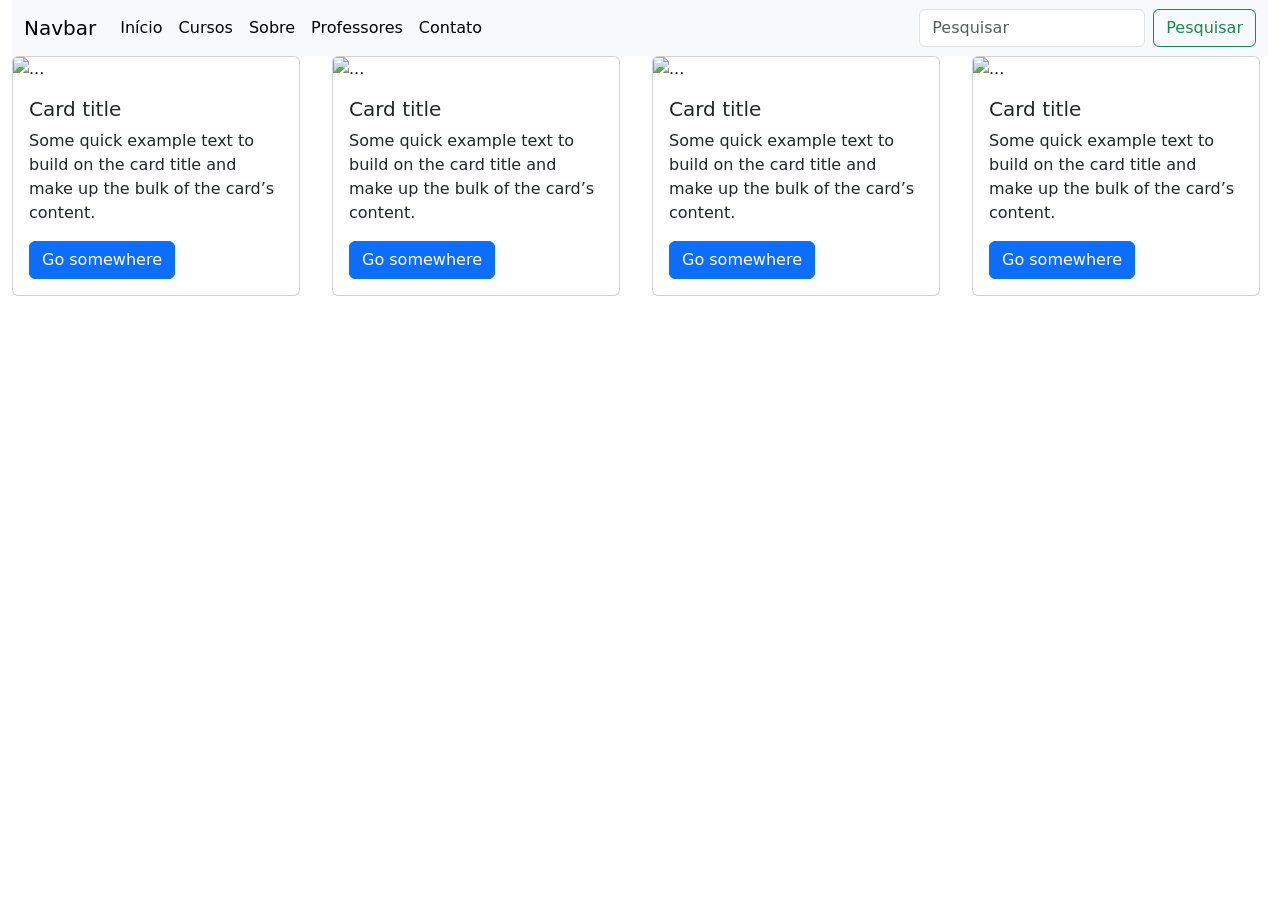
==== index.html @ d235af18 "Alterações iniciais" ====
<!DOCTYPE html>
<html lang="pt-br">

<head>
    <meta charset="UTF-8">
    <meta name="viewport" content="width=device-width, initial-scale=1.0">
    <title>ACADEMIA-LETRAS</title>
    <link href="https://cdn.jsdelivr.net/npm/bootstrap@5.3.8/dist/css/bootstrap.min.css" rel="stylesheet"
        integrity="sha384-sRIl4kxILFvY47J16cr9ZwB07vP4J8+LH7qKQnuqkuIAvNWLzeN8tE5YBujZqJLB" crossorigin="anonymous">
    <link rel="stylesheet" href="style.css">
</head>

<body>
    <div class="container-fluid">
        <nav class="navbar navbar-expand-lg bg-body-tertiary">
            <div class="container-fluid">
                <a class="navbar-brand" href="#">Navbar</a>
                <button class="navbar-toggler" type="button" data-bs-toggle="collapse"
                    data-bs-target="#navbarSupportedContent" aria-controls="navbarSupportedContent"
                    aria-expanded="false" aria-label="Toggle navigation">
                    <span class="navbar-toggler-icon"></span>
                </button>
                <div class="collapse navbar-collapse" id="navbarSupportedContent">
                    <ul class="navbar-nav me-auto mb-2 mb-lg-0">
                        <li class="nav-item">
                            <a class="nav-link active" aria-current="page" href="#">Início</a>
                        </li>
                        <li class="nav-item">
                            <a class="nav-link active" href="#">Cursos</a>
                        </li>
                        <li class="nav-item">
                            <a class="nav-link active" href="#">Sobre</a>
                        </li>
                        <li class="nav-item">
                            <a class="nav-link active" href="#">Professores</a>
                        </li>
                        <li class="nav-item">
                            <a class="nav-link active" href="#">Contato</a>
                        </li>
                    </ul>
                    <form class="d-flex" role="search">
                        <input class="form-control me-2" type="search" placeholder="Pesquisar" aria-label="Search" />
                        <button class="btn btn-outline-success" type="submit">Pesquisar</button>
                    </form>
                </div>
            </div>
        </nav>
        <main>
            <div class="row">
                <div class="col-lg-3 col-md-6 col-sm-12">
                    <div class="card" style="width: 18rem;">
                        <img src="..." class="card-img-top" alt="...">
                        <div class="card-body">
                            <h5 class="card-title">Card title</h5>
                            <p class="card-text">Some quick example text to build on the card title and make up the bulk
                                of the card’s content.</p>
                            <a href="#" class="btn btn-primary">Go somewhere</a>
                        </div>
                    </div>
                </div>
                <div class="col-lg-3 col-md-6 col-sm-12">
                    <div class="card" style="width: 18rem;">
                        <img src="..." class="card-img-top" alt="...">
                        <div class="card-body">
                            <h5 class="card-title">Card title</h5>
                            <p class="card-text">Some quick example text to build on the card title and make up the bulk
                                of the card’s content.</p>
                            <a href="#" class="btn btn-primary">Go somewhere</a>
                        </div>
                    </div>
                </div>
                <div class="col-lg-3 col-md-6 col-sm-12">
                    <div class="card" style="width: 18rem;">
                        <img src="..." class="card-img-top" alt="...">
                        <div class="card-body">
                            <h5 class="card-title">Card title</h5>
                            <p class="card-text">Some quick example text to build on the card title and make up the bulk
                                of the card’s content.</p>
                            <a href="#" class="btn btn-primary">Go somewhere</a>
                        </div>
                    </div>
                </div>
                <div class="col-lg-3 col-md-6 col-sm-12">
                    <div class="card" style="width: 18rem;">
                        <img src="..." class="card-img-top" alt="...">
                        <div class="card-body">
                            <h5 class="card-title">Card title</h5>
                            <p class="card-text">Some quick example text to build on the card title and make up the bulk
                                of the card’s content.</p>
                            <a href="#" class="btn btn-primary">Go somewhere</a>
                        </div>
                    </div>
                </div>
            </div>

        </main>
    </div>

    <script src="https://cdn.jsdelivr.net/npm/bootstrap@5.3.8/dist/js/bootstrap.bundle.min.js"
        integrity="sha384-FKyoEForCGlyvwx9Hj09JcYn3nv7wiPVlz7YYwJrWVcXK/BmnVDxM+D2scQbITxI"
        crossorigin="anonymous"></script>
</body>

</html>
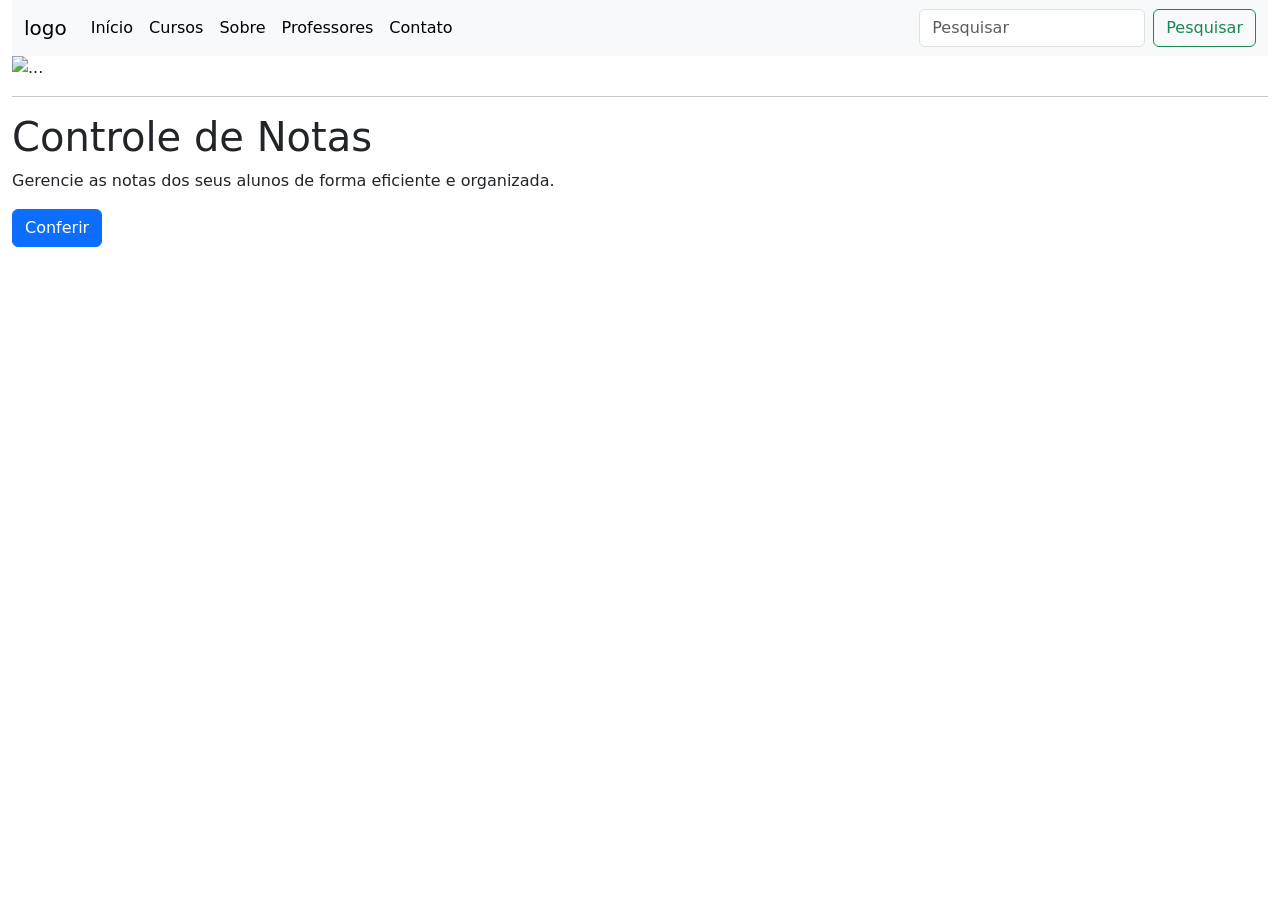
==== commit 4a45d9ec: "Terminando 2° questão" ====
--- a/index.html
+++ b/index.html
@@ -14,7 +14,7 @@
     <div class="container-fluid">
         <nav class="navbar navbar-expand-lg bg-body-tertiary">
             <div class="container-fluid">
-                <a class="navbar-brand" href="#">Navbar</a>
+                <a class="navbar-brand" href="#">logo</a>
                 <button class="navbar-toggler" type="button" data-bs-toggle="collapse"
                     data-bs-target="#navbarSupportedContent" aria-controls="navbarSupportedContent"
                     aria-expanded="false" aria-label="Toggle navigation">
@@ -46,59 +46,45 @@
             </div>
         </nav>
         <main>
-            <div class="row">
-                <div class="col-lg-3 col-md-6 col-sm-12">
-                    <div class="card" style="width: 18rem;">
-                        <img src="..." class="card-img-top" alt="...">
-                        <div class="card-body">
-                            <h5 class="card-title">Card title</h5>
-                            <p class="card-text">Some quick example text to build on the card title and make up the bulk
-                                of the card’s content.</p>
-                            <a href="#" class="btn btn-primary">Go somewhere</a>
-                        </div>
+            <div id="carouselExample" class="carousel slide">
+                <div class="carousel-inner">
+                    <div class="carousel-item active">
+                        <img src="..." class="d-block w-100" alt="...">
+                    </div>
+                    <div class="carousel-item">
+                        <img src="..." class="d-block w-100" alt="...">
+                    </div>
+                    <div class="carousel-item">
+                        <img src="..." class="d-block w-100" alt="...">
                     </div>
                 </div>
-                <div class="col-lg-3 col-md-6 col-sm-12">
-                    <div class="card" style="width: 18rem;">
-                        <img src="..." class="card-img-top" alt="...">
-                        <div class="card-body">
-                            <h5 class="card-title">Card title</h5>
-                            <p class="card-text">Some quick example text to build on the card title and make up the bulk
-                                of the card’s content.</p>
-                            <a href="#" class="btn btn-primary">Go somewhere</a>
-                        </div>
-                    </div>
-                </div>
-                <div class="col-lg-3 col-md-6 col-sm-12">
-                    <div class="card" style="width: 18rem;">
-                        <img src="..." class="card-img-top" alt="...">
-                        <div class="card-body">
-                            <h5 class="card-title">Card title</h5>
-                            <p class="card-text">Some quick example text to build on the card title and make up the bulk
-                                of the card’s content.</p>
-                            <a href="#" class="btn btn-primary">Go somewhere</a>
-                        </div>
-                    </div>
-                </div>
-                <div class="col-lg-3 col-md-6 col-sm-12">
-                    <div class="card" style="width: 18rem;">
-                        <img src="..." class="card-img-top" alt="...">
-                        <div class="card-body">
-                            <h5 class="card-title">Card title</h5>
-                            <p class="card-text">Some quick example text to build on the card title and make up the bulk
-                                of the card’s content.</p>
-                            <a href="#" class="btn btn-primary">Go somewhere</a>
-                        </div>
-                    </div>
+                <button class="carousel-control-prev" type="button" data-bs-target="#carouselExample"
+                    data-bs-slide="prev">
+                    <span class="carousel-control-prev-icon" aria-hidden="true"></span>
+                    <span class="visually-hidden">Previous</span>
+                </button>
+                <button class="carousel-control-next" type="button" data-bs-target="#carouselExample"
+                    data-bs-slide="next">
+                    <span class="carousel-control-next-icon" aria-hidden="true"></span>
+                    <span class="visually-hidden">Next</span>
+                </button>
+            </div>
+            <hr>
+            <div class="row">
+                <div class="col">
+                    <h1>Controle de Notas</h1>
+                    <p>Gerencie as notas dos seus alunos de forma eficiente e organizada.</p>
+                    <button type="button" onclick="window.location.href='questao2.html'"
+                        class="btn btn-primary">Conferir</button>
                 </div>
             </div>
-
         </main>
     </div>
 
     <script src="https://cdn.jsdelivr.net/npm/bootstrap@5.3.8/dist/js/bootstrap.bundle.min.js"
         integrity="sha384-FKyoEForCGlyvwx9Hj09JcYn3nv7wiPVlz7YYwJrWVcXK/BmnVDxM+D2scQbITxI"
         crossorigin="anonymous"></script>
+
 </body>
 
 </html>
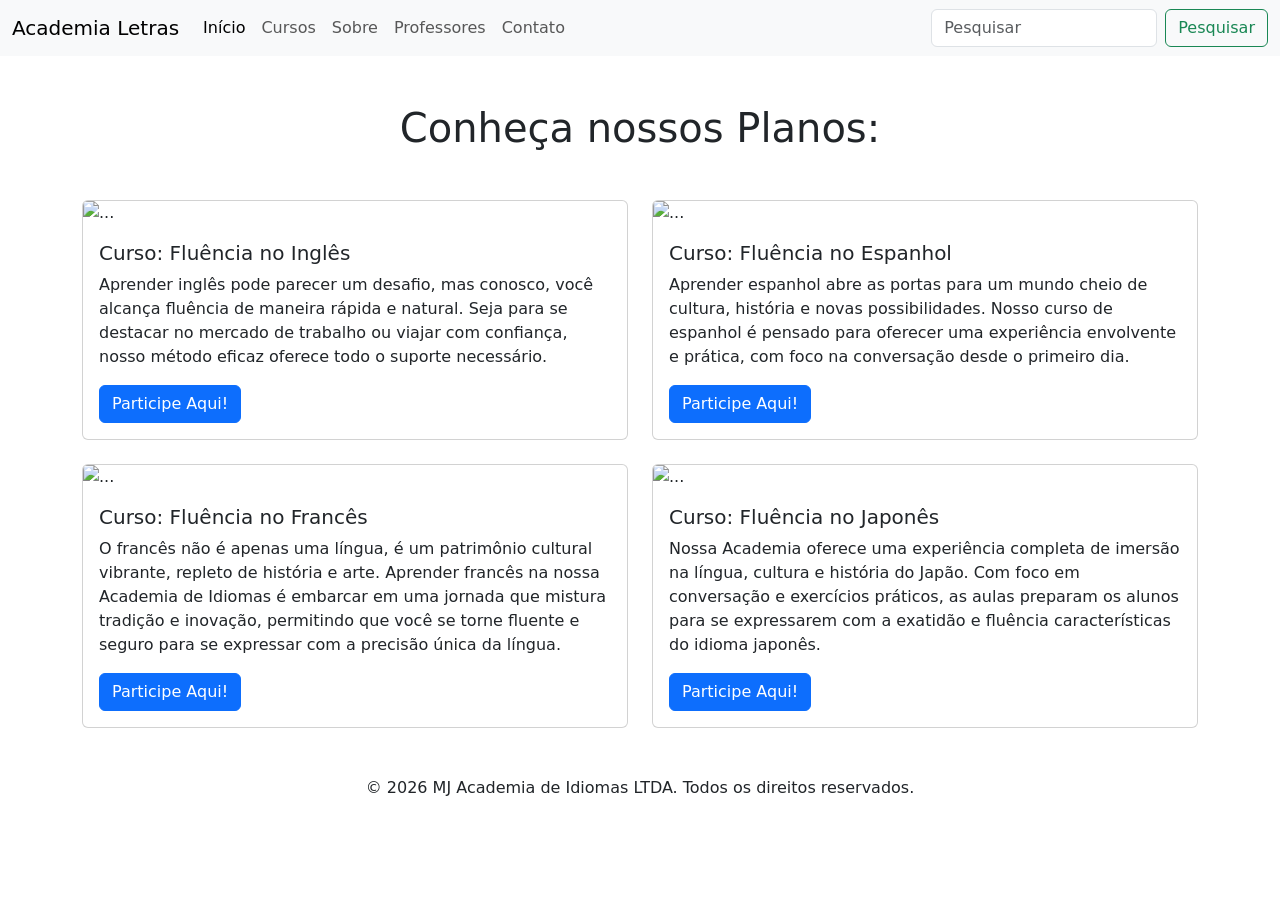
==== commit 9edf1d71: "Baita mudança devido a um erro" ====
--- a/index.html
+++ b/index.html
@@ -5,86 +5,240 @@
     <meta charset="UTF-8">
     <meta name="viewport" content="width=device-width, initial-scale=1.0">
     <title>ACADEMIA-LETRAS</title>
-    <link href="https://cdn.jsdelivr.net/npm/bootstrap@5.3.8/dist/css/bootstrap.min.css" rel="stylesheet"
-        integrity="sha384-sRIl4kxILFvY47J16cr9ZwB07vP4J8+LH7qKQnuqkuIAvNWLzeN8tE5YBujZqJLB" crossorigin="anonymous">
-    <link rel="stylesheet" href="style.css">
+    <link rel="stylesheet" href="CSS/bootstrap.css">
+    <link rel="stylesheet" href="CSS/style.css">
+    <link rel="stylesheet"
+        href="https://cdn.jsdelivr.net/npm/bootstrap-icons@1.13.1/font/bootstrap-icons.min.css">
 </head>
-
 <body>
-    <div class="container-fluid">
-        <nav class="navbar navbar-expand-lg bg-body-tertiary">
-            <div class="container-fluid">
-                <a class="navbar-brand" href="#">logo</a>
-                <button class="navbar-toggler" type="button" data-bs-toggle="collapse"
-                    data-bs-target="#navbarSupportedContent" aria-controls="navbarSupportedContent"
-                    aria-expanded="false" aria-label="Toggle navigation">
-                    <span class="navbar-toggler-icon"></span>
-                </button>
-                <div class="collapse navbar-collapse" id="navbarSupportedContent">
-                    <ul class="navbar-nav me-auto mb-2 mb-lg-0">
-                        <li class="nav-item">
-                            <a class="nav-link active" aria-current="page" href="#">Início</a>
-                        </li>
-                        <li class="nav-item">
-                            <a class="nav-link active" href="#">Cursos</a>
-                        </li>
-                        <li class="nav-item">
-                            <a class="nav-link active" href="#">Sobre</a>
-                        </li>
-                        <li class="nav-item">
-                            <a class="nav-link active" href="#">Professores</a>
-                        </li>
-                        <li class="nav-item">
-                            <a class="nav-link active" href="#">Contato</a>
-                        </li>
-                    </ul>
-                    <form class="d-flex" role="search">
-                        <input class="form-control me-2" type="search" placeholder="Pesquisar" aria-label="Search" />
-                        <button class="btn btn-outline-success" type="submit">Pesquisar</button>
-                    </form>
-                </div>
-            </div>
-        </nav>
-        <main>
-            <div id="carouselExample" class="carousel slide">
-                <div class="carousel-inner">
-                    <div class="carousel-item active">
-                        <img src="..." class="d-block w-100" alt="...">
-                    </div>
-                    <div class="carousel-item">
-                        <img src="..." class="d-block w-100" alt="...">
-                    </div>
-                    <div class="carousel-item">
-                        <img src="..." class="d-block w-100" alt="...">
-                    </div>
-                </div>
-                <button class="carousel-control-prev" type="button" data-bs-target="#carouselExample"
-                    data-bs-slide="prev">
-                    <span class="carousel-control-prev-icon" aria-hidden="true"></span>
-                    <span class="visually-hidden">Previous</span>
-                </button>
-                <button class="carousel-control-next" type="button" data-bs-target="#carouselExample"
-                    data-bs-slide="next">
-                    <span class="carousel-control-next-icon" aria-hidden="true"></span>
-                    <span class="visually-hidden">Next</span>
-                </button>
-            </div>
-            <hr>
-            <div class="row">
-                <div class="col">
-                    <h1>Controle de Notas</h1>
-                    <p>Gerencie as notas dos seus alunos de forma eficiente e organizada.</p>
-                    <button type="button" onclick="window.location.href='questao2.html'"
-                        class="btn btn-primary">Conferir</button>
-                </div>
-            </div>
-        </main>
+    <nav class="navbar navbar-expand-lg bg-body-tertiary">
+        <div class="container-fluid">
+            <a class="navbar-brand" href="#">Academia Letras</a>
+            <button class="navbar-toggler" type="button" data-bs-toggle="collapse"
+                data-bs-target="#navbarSupportedContent" aria-controls="navbarSupportedContent"
+                aria-expanded="false" aria-label="Toggle navigation">
+                <span class="navbar-toggler-icon"></span>
+            </button>
+            <div class="collapse navbar-collapse" id="navbarSupportedContent">
+                <ul class="navbar-nav me-auto mb-2 mb-lg-0">
+                    <li class="nav-item">
+                        <a class="nav-link active" aria-current="page" href="#">Início</a>
+                    </li>
+                    <li class="nav-item">
+                        <a class="nav-link" href="#">Cursos</a>
+                    </li>
+                    <li class="nav-item">
+                        <a class="nav-link" href="#">Sobre</a>
+                    </li>
+                    <li class="nav-item">
+                        <a class="nav-link" href="#">Professores</a>
+                    </li>
+                    <li class="nav-item">
+                        <a class="nav-link" href="#">Contato</a>
+                    </li>
+                </ul>
+                <form class="d-flex" role="search">
+                    <input class="form-control me-2" type="search"
+                        placeholder="Pesquisar" aria-label="Pesquisar">
+                    <button class="btn btn-outline-success" type="submit">
+                        Pesquisar
+                    </button>
+                </form>
+            </div>
+        </div>
+    </nav>
+    <main>
+        <div class="container mt-5">
+            <h1 class="text-center mb-5">
+                Conheça nossos Planos:
+            </h1>
+            <div class="row g-4">
+                <div class="col-lg-6 col-md-6 col-sm-12">
+                    <div class="card h-100">
+                        <img src="..." class="card-img-top" alt="...">
+                        <div class="card-body">
+                            <h5 class="card-title">
+                                Curso: Fluência no Inglês
+                            </h5>
+                            <p class="card-text">
+                                Aprender inglês pode parecer um desafio, mas conosco, você alcança
+                                fluência de maneira rápida e natural. Seja para se destacar no
+                                mercado de trabalho ou viajar com confiança, nosso método eficaz
+                                oferece todo o suporte necessário.
+                            </p>
+                            <button
+                                class="btn btn-primary btn-curso"
+                                data-curso="Inglês"
+                                data-preco="R$ 89,90/mês"
+                                id="c1"
+                                data-bs-toggle="modal"
+                                data-bs-target="#modalCurso">
+                                Participe Aqui!
+                            </button>
+                        </div>
+                    </div>
+                </div>
+                <div class="col-lg-6 col-md-6 col-sm-12">
+                    <div class="card h-100">
+                        <img src="..." class="card-img-top" alt="...">
+                        <div class="card-body">
+                            <h5 class="card-title">
+                                Curso: Fluência no Espanhol
+                            </h5>
+                            <p class="card-text">
+                                Aprender espanhol abre as portas para um mundo cheio de cultura,
+                                história e novas possibilidades. Nosso curso de espanhol é pensado
+                                para oferecer uma experiência envolvente e prática, com foco na
+                                conversação desde o primeiro dia.
+                            </p>
+                            <button
+                                class="btn btn-primary btn-curso"
+                                data-curso="Espanhol"
+                                data-preco="R$ 79,90/mês"
+                                id="c2"
+                                data-bs-toggle="modal"
+                                data-bs-target="#modalCurso">
+                                Participe Aqui!
+                            </button>
+                        </div>
+                    </div>
+                </div>
+                <div class="col-lg-6 col-md-6 col-sm-12">
+                    <div class="card h-100">
+                        <img src="..." class="card-img-top" alt="...">
+                        <div class="card-body">
+                            <h5 class="card-title">
+                                Curso: Fluência no Francês
+                            </h5>
+                            <p class="card-text">
+                                O francês não é apenas uma língua, é um patrimônio cultural vibrante,
+                                repleto de história e arte. Aprender francês na nossa Academia de
+                                Idiomas é embarcar em uma jornada que mistura tradição e inovação,
+                                permitindo que você se torne fluente e seguro para se expressar com
+                                a precisão única da língua.
+                            </p>
+                            <button
+                                class="btn btn-primary btn-curso"
+                                data-curso="Francês"
+                                data-preco="R$ 64,90/mês"
+                                id="c3"
+                                data-bs-toggle="modal"
+                                data-bs-target="#modalCurso">
+                                Participe Aqui!
+                            </button>
+                        </div>
+                    </div>
+                </div>
+                <div class="col-lg-6 col-md-6 col-sm-12">
+                    <div class="card h-100">
+                        <img src="..." class="card-img-top" alt="...">
+                        <div class="card-body">
+                            <h5 class="card-title">
+                                Curso: Fluência no Japonês
+                            </h5>
+                            <p class="card-text">
+                                Nossa Academia oferece uma experiência completa de imersão na
+                                língua, cultura e história do Japão. Com foco em conversação e
+                                exercícios práticos, as aulas preparam os alunos para se expressarem
+                                com a exatidão e fluência características do idioma japonês.
+                            </p>
+                            <button
+                                class="btn btn-primary btn-curso"
+                                data-curso="Japonês"
+                                data-preco="R$ 69,90/mês"
+                                id="c4"
+                                data-bs-toggle="modal"
+                                data-bs-target="#modalCurso">
+                                Participe Aqui!
+                            </button>
+                        </div>
+                    </div>
+                </div>
+            </div>
+        </div>
+    </main>
+    <!-- MODAL 1 - INFORMAÇÕES DO CURSO -->
+    <div class="modal fade" id="modalCurso" tabindex="-1">
+        <div class="modal-dialog modal-dialog-centered">
+            <div class="modal-content" id="planoModal">
+                <div class="modal-header border-0">
+                    <button type="button" class="btn-close btn-close-white ms-auto" data-bs-dismiss="modal"></button>
+                </div>
+                <div class="modal-body text-center px-4 pb-4">
+                    <h2 id="nomeCurso" class="titulo-plano">Curso de Inglês</h2>
+                    <h1 id="precoCurso" class="preco-plano">R$ 89,90/mês</h1>
+                    <p class="texto-plano">Acesso ilimitado ao curso escolhido • Material incluso</p>
+                    <button type="button" class="btn btn-plano mt-3 mb-4" id="btnFazerMatricula">Fazer Matrícula</button>
+                    <hr class="linha-plano">
+                    <div class="beneficios text-start mt-4">
+                        <p class="beneficio"><i class="bi bi-check-circle-fill"></i>Aulas completas do idioma escolhido.</p>
+                        <p class="beneficio"><i class="bi bi-check-circle-fill"></i>Material didático digital incluso.</p>
+                        <p class="beneficio"><i class="bi bi-check-circle-fill"></i>Exercícios de conversação, leitura e escrita.</p>
+                        <p class="beneficio"><i class="bi bi-check-circle-fill"></i>Professores especializados e certificado ao final.</p>
+                    </div>
+                </div>
+            </div>
+        </div>
     </div>
 
-    <script src="https://cdn.jsdelivr.net/npm/bootstrap@5.3.8/dist/js/bootstrap.bundle.min.js"
-        integrity="sha384-FKyoEForCGlyvwx9Hj09JcYn3nv7wiPVlz7YYwJrWVcXK/BmnVDxM+D2scQbITxI"
-        crossorigin="anonymous"></script>
-
+    <div class="modal fade" id="modalCadastro" tabindex="-1">
+        <div class="modal-dialog modal-dialog-centered">
+            <div class="modal-content">
+                <div class="modal-header">
+                    <h5 class="modal-title">Cadastrar cliente</h5>
+                    <button type="button" class="btn-close" data-bs-dismiss="modal"></button>
+                </div>
+                <div class="modal-body">
+                    <form id="formCadastroFinal" autocomplete="off">
+                        <div class="mb-3">
+                            <label class="form-label">Nome</label>
+                            <input type="text" class="form-control campo-linha" name="nomeAluno" id="nomeAluno">
+                        </div>
+                        <div class="mb-3">
+                            <label class="form-label">CPF</label>
+                            <input type="text" class="form-control campo-linha" name="cpfAluno" id="cpfAluno" maxlength="14">
+                        </div>
+                        <div class="mb-3">
+                            <label class="form-label">E-mail</label>
+                            <input type="email" class="form-control campo-linha" id="emailAluno" name="emailAluno">
+                        </div>
+                        <div class="mb-3">
+                            <label class="form-label">Telefone</label>
+                            <input type="tel" class="form-control campo-linha" name="telefoneAluno" id="telefoneAluno" maxlength="15">
+                        </div>
+                        <div class="mb-3">
+                            <label class="form-label">Curso</label>
+                            <input type="text" class="form-control campo-linha" id="cursoAluno" name="cursoAluno" readonly>
+                        </div>
+                        <div class="d-flex justify-content-center">
+                            <button type="submit" class="btn btn-success" id="finalizarCadastro">Finalizar Cadastro</button>
+                        </div>
+                    </form>
+                </div>
+            </div>
+        </div>
+    </div>
+    <!-- FOOTER -->
+    <footer class="text-center mt-5 mb-3">
+        © 2026 MJ Academia de Idiomas LTDA.
+        Todos os direitos reservados.
+    </footer>
+    <!-- TOAST -->
+    <div class="toast-container position-fixed bottom-0 end-0 p-4">
+        <div id="toastDonna" class="toast border-0" role="alert" aria-live="assertive" aria-atomic="true">
+            <div class="d-flex align-items-center p-2">
+                <i id="toastIcon" class="bi fs-3 me-3"></i>
+                <div class="flex-grow-1">
+                    <div id="toastTitle" class="fw-bold"></div>
+                    <div id="toastBody"></div>
+                </div>
+                <button type="button" class="btn-close btn-close-white ms-2" data-bs-dismiss="toast"></button>
+            </div>
+        </div>
+    </div>
+    <!-- SCRIPTS -->
+    <script src="JS/bootstrap.js"></script>
+    <script src="JS/script.js"></script>
 </body>
 
 </html>
--- a/CSS/style.css
+++ b/CSS/style.css
@@ -0,0 +1,269 @@
+@import url('https://fonts.googleapis.com/css2?family=DynaPuff:wght@400..700&display=swap');
+@import url('https://fonts.googleapis.com/css2?family=Montserrat:ital,wght@0,100..900;1,100..900&display=swap');
+@import url('https://fonts.googleapis.com/css2?family=Nunito:ital,wght@0,200..1000;1,200..1000&display=swap');
+
+* {
+    margin: 0;
+    padding: 0;
+    box-sizing: border-box;
+}
+
+/* Toast */
+.toast-container {
+    z-index: 9999;
+    bottom: 24px;
+    right: 24px;
+}
+
+.toast {
+    max-width: 420px;
+    padding: 8px;
+    border-radius: 18px;
+
+    color: white;
+    font-family: "Montserrat", sans-serif;
+    font-weight: 500;
+
+    box-shadow: 0 12px 30px rgba(0, 0, 0, .20);
+    transition: all .25s ease;
+}
+
+#toastIcon {
+    font-size: 1.8rem;
+    display: flex;
+    align-items: center;
+}
+
+.toast-body {
+    padding: 14px 16px;
+}
+
+.toast .btn-close {
+    transform: scale(1.15);
+}
+
+.toast-success {
+    background-color: #13c20d;
+}
+
+.toast-error {
+    background-color: #c01b29;
+}
+
+.toast-warning {
+    background-color: #F59E0B;
+    color: #2B1B00;
+}
+
+/* Modal */
+
+.campo-linha {
+    border: none;
+    border-bottom: 1px solid #c0c0c1;
+    border-radius: 0;
+    box-shadow: none !important;
+    background-color: transparent !important;
+    transition: border-color 0.2s, border-width 0.2s;
+
+}
+
+.campo-linha:focus {
+    border-color: #000 !important;
+    border-bottom: 2px solid #000 !important;
+    box-shadow: none !important;
+    outline: none !important;
+}
+
+#modalCadastro .modal-content {
+    background: #fff;
+    border-radius: 10px;
+}
+
+#modalCadastro .modal-header {
+    background: #0d6efd;
+    color: white;
+}
+
+#modalCadastro .modal-title,
+#modalNovo .modal-title {
+    font-family: "Nunito", sans-serif;
+    font-weight: 800;
+}
+
+#modalCadastro .modal-body,
+#modalNovo .modal-body {
+    padding: 30px;
+}
+
+#modalCadastro .form-label,
+#modalNovo .form-label {
+    font-family: "Montserrat", sans-serif;
+    font-weight: 600;
+    color: #000;
+}
+
+#modalCadastro .campo-linha,
+#modalNovo .campo-linha {
+    color: #4A3639;
+    padding: 10px;
+}
+
+#modalCadastro .campo-linha:focus,
+#modalNovo .campo-linha:focus {
+    border-color: #000000 !important;
+    border-bottom: 2px solid #000000 !important;
+}
+
+#planoModal {
+    background-color: #000 !important;
+    color: #fff !important;
+    border-radius: 20px;
+    border: 1px solid #303030;
+}
+
+#planoModal .modal-header,
+#planoModal .modal-body {
+    background-color: #000 !important;
+}
+
+#planoModal .btn-close {
+    filter: invert(1);
+}
+
+.titulo-plano {
+    font-size: 2rem;
+    font-weight: 700;
+    margin-bottom: 10px;
+}
+
+.preco-plano {
+    font-size: 2.8rem;
+    font-weight: 800;
+    margin-bottom: 0;
+}
+
+.btn-plano {
+    width: 100%;
+    padding: 12px;
+    border-radius: 50px;
+    background: transparent;
+    border: 2px solid;
+    color: white;
+    font-weight: 700;
+    transition: .3s;
+}
+
+.texto-plano {
+    color: #BDBDBD !important;
+}
+
+.linha-plano {
+    border-color: #444 !important;
+}
+
+.beneficio {
+    color: #E8E8E8 !important;
+}
+
+.beneficio i {
+    margin-right: 10px;
+}
+
+.modal-ingles .titulo-plano,
+.modal-ingles .preco-plano,
+.modal-ingles .beneficio i {
+    color: #E53935;
+}
+
+.modal-ingles .btn-plano {
+    border-color: #E53935;
+    color: #E53935;
+}
+
+.modal-espanhol .titulo-plano,
+.modal-espanhol .preco-plano,
+.modal-espanhol .beneficio i {
+    color: #FFC107;
+}
+
+.modal-espanhol .btn-plano {
+    border-color: #FFC107;
+    color: #FFC107;
+}
+
+.modal-frances .titulo-plano,
+.modal-frances .preco-plano,
+.modal-frances .beneficio i {
+    color: #2979FF;
+}
+
+.modal-frances .btn-plano {
+    border-color: #2979FF;
+    color: #2979FF;
+}
+
+.modal-japones .titulo-plano,
+.modal-japones .preco-plano,
+.modal-japones .beneficio i {
+    color: #FFFFFF;
+}
+
+.modal-japones .btn-plano {
+    border-color: #FFFFFF;
+    color: #FFFFFF;
+}
+
+.modal-ingles .btn-plano:hover {
+    background: #E53935;
+    color: white;
+}
+
+.modal-espanhol .btn-plano:hover {
+    background: #FFC107;
+    color: black;
+}
+
+.modal-frances .btn-plano:hover {
+    background: #2979FF;
+    color: white;
+}
+
+.modal-japones .btn-plano:hover {
+    background: white;
+    color: black;
+}
+
+.containerQ2 {
+    display: flex;
+    flex-direction: row;
+}
+
+.navbarQ2 {
+    display: flex;
+    flex-direction: column !important;
+}
+
+.q2 {
+    display: flex;
+    flex-direction: column;
+    justify-content: center;
+    width: 70%;
+    margin: 0 auto;
+}
+
+.main {
+    display: flex;
+    flex-direction: column;
+    justify-content: center;
+    width: 70%;
+    margin: 0 auto;
+}
+
+.ranking {
+    align-items: center;
+}
+
+.ranking-container {
+    display: flex;
+    flex-direction: row;
+}
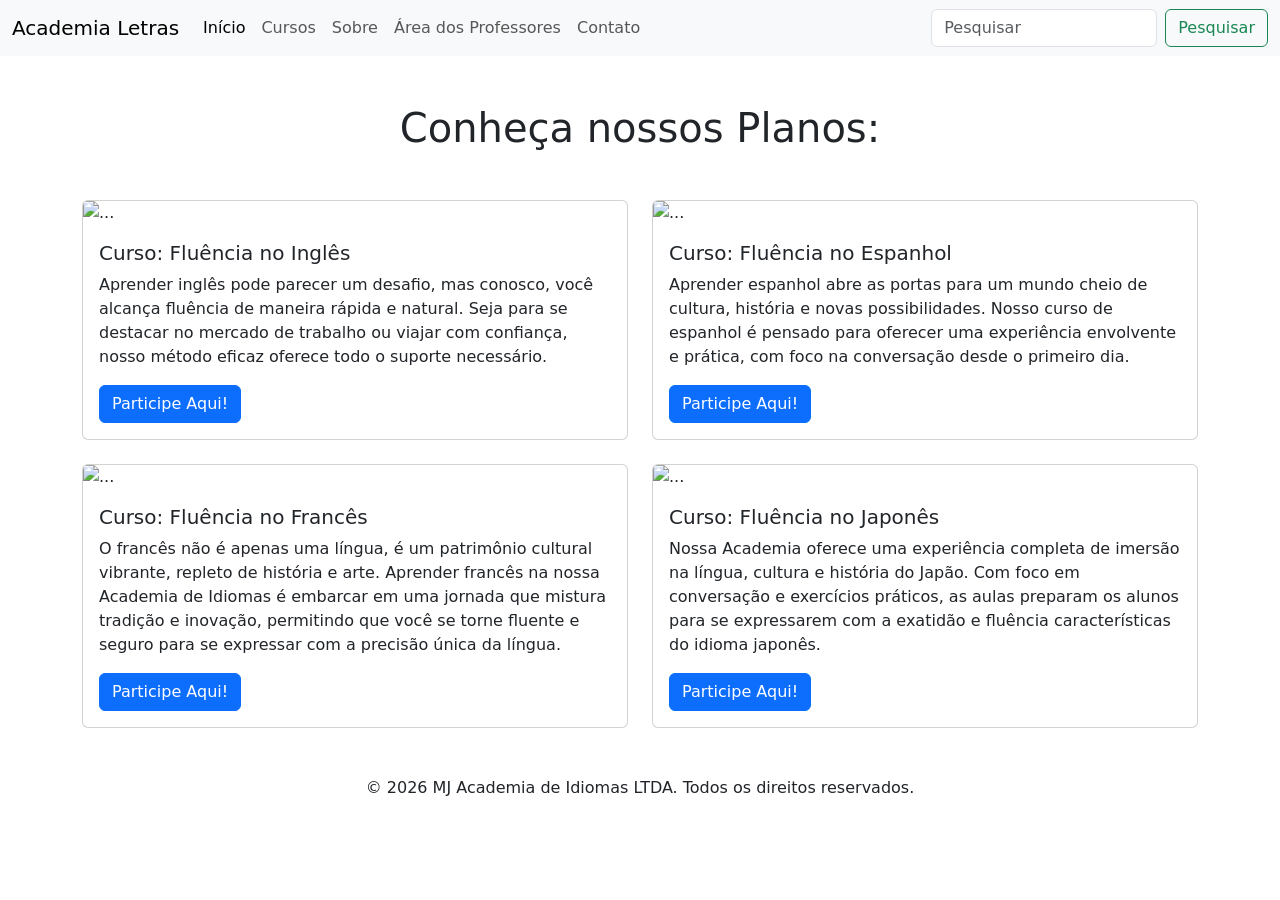
==== commit 2f4c4a7c: "Atualizado sistema de frequencia do professor" ====
--- a/index.html
+++ b/index.html
@@ -31,7 +31,7 @@
                         <a class="nav-link" href="#">Sobre</a>
                     </li>
                     <li class="nav-item">
-                        <a class="nav-link" href="#">Professores</a>
+                        <a class="nav-link" href="login-professor.html">Área dos Professores</a>
                     </li>
                     <li class="nav-item">
                         <a class="nav-link" href="#">Contato</a>
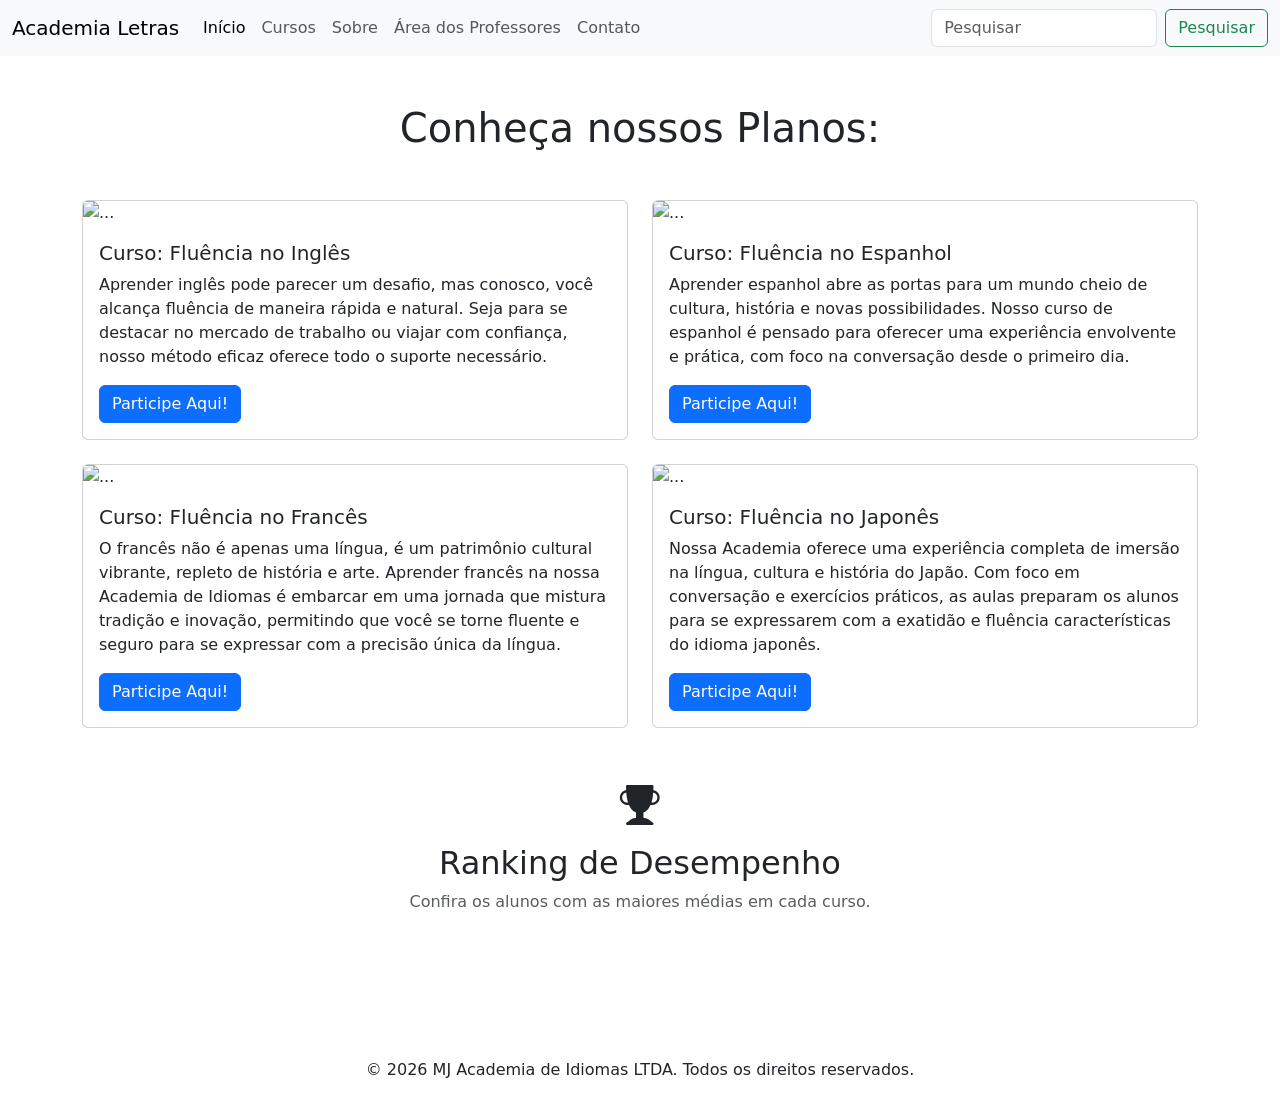
==== commit 5ba46482: "Pre Rankinkg V2" ====
--- a/index.html
+++ b/index.html
@@ -155,6 +155,17 @@
                     </div>
                 </div>
             </div>
+            <section class="container py-5" id="ranking">
+                <div class="text-center mb-5">
+                    <i class="bi bi-trophy-fill fs-1"></i>
+                    <h2 class="mt-2">Ranking de Desempenho</h2>
+                    <p class="text-muted">Confira os alunos com as maiores médias em cada curso.</p>
+                </div>
+
+                <div id="resultadoRanking" class="row justify-content-center">
+                    <!-- O ranking será preenchido pelo JavaScript -->
+                </div>
+            </section>
         </div>
     </main>
     <!-- MODAL 1 - INFORMAÇÕES DO CURSO -->
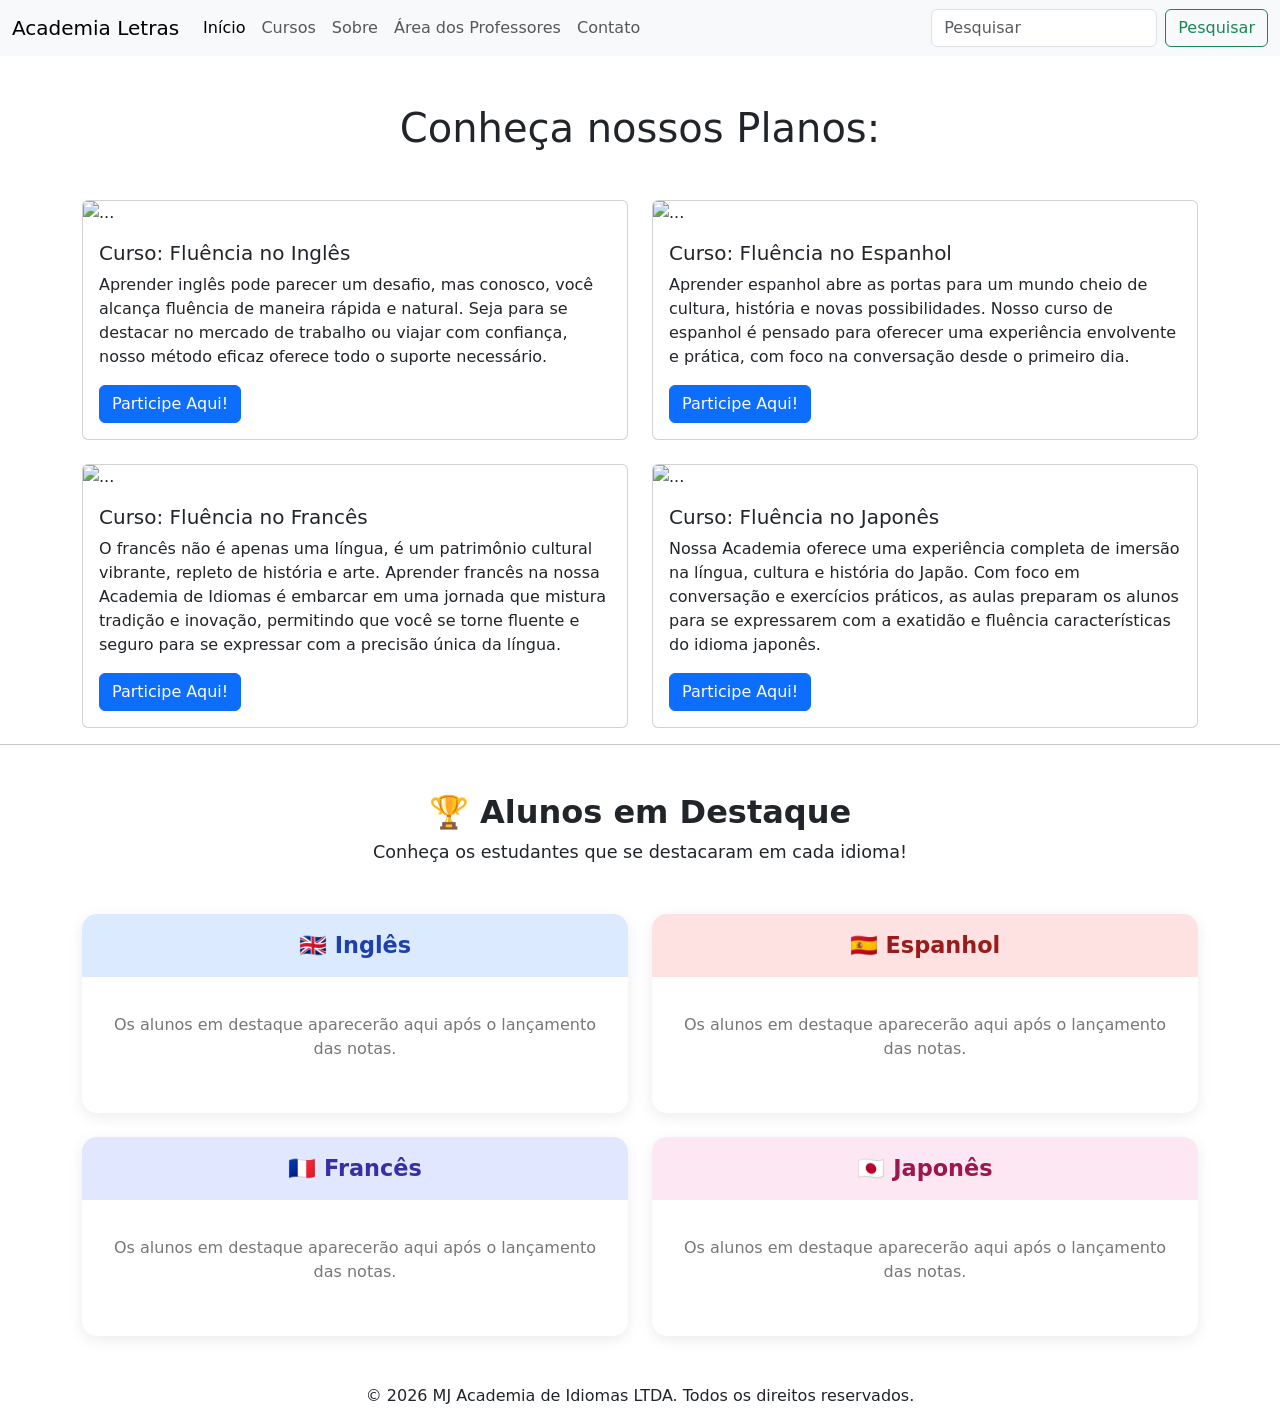
==== commit 8c899f98: "Adcionando o Ranking" ====
--- a/index.html
+++ b/index.html
@@ -7,16 +7,16 @@
     <title>ACADEMIA-LETRAS</title>
     <link rel="stylesheet" href="CSS/bootstrap.css">
     <link rel="stylesheet" href="CSS/style.css">
-    <link rel="stylesheet"
-        href="https://cdn.jsdelivr.net/npm/bootstrap-icons@1.13.1/font/bootstrap-icons.min.css">
+    <link rel="stylesheet" href="https://cdn.jsdelivr.net/npm/bootstrap-icons@1.13.1/font/bootstrap-icons.min.css">
 </head>
+
 <body>
     <nav class="navbar navbar-expand-lg bg-body-tertiary">
         <div class="container-fluid">
             <a class="navbar-brand" href="#">Academia Letras</a>
             <button class="navbar-toggler" type="button" data-bs-toggle="collapse"
-                data-bs-target="#navbarSupportedContent" aria-controls="navbarSupportedContent"
-                aria-expanded="false" aria-label="Toggle navigation">
+                data-bs-target="#navbarSupportedContent" aria-controls="navbarSupportedContent" aria-expanded="false"
+                aria-label="Toggle navigation">
                 <span class="navbar-toggler-icon"></span>
             </button>
             <div class="collapse navbar-collapse" id="navbarSupportedContent">
@@ -38,8 +38,7 @@
                     </li>
                 </ul>
                 <form class="d-flex" role="search">
-                    <input class="form-control me-2" type="search"
-                        placeholder="Pesquisar" aria-label="Pesquisar">
+                    <input class="form-control me-2" type="search" placeholder="Pesquisar" aria-label="Pesquisar">
                     <button class="btn btn-outline-success" type="submit">
                         Pesquisar
                     </button>
@@ -66,13 +65,8 @@
                                 mercado de trabalho ou viajar com confiança, nosso método eficaz
                                 oferece todo o suporte necessário.
                             </p>
-                            <button
-                                class="btn btn-primary btn-curso"
-                                data-curso="Inglês"
-                                data-preco="R$ 89,90/mês"
-                                id="c1"
-                                data-bs-toggle="modal"
-                                data-bs-target="#modalCurso">
+                            <button class="btn btn-primary btn-curso" data-curso="Inglês" data-preco="R$ 89,90/mês"
+                                id="c1" data-bs-toggle="modal" data-bs-target="#modalCurso">
                                 Participe Aqui!
                             </button>
                         </div>
@@ -91,13 +85,8 @@
                                 para oferecer uma experiência envolvente e prática, com foco na
                                 conversação desde o primeiro dia.
                             </p>
-                            <button
-                                class="btn btn-primary btn-curso"
-                                data-curso="Espanhol"
-                                data-preco="R$ 79,90/mês"
-                                id="c2"
-                                data-bs-toggle="modal"
-                                data-bs-target="#modalCurso">
+                            <button class="btn btn-primary btn-curso" data-curso="Espanhol" data-preco="R$ 79,90/mês"
+                                id="c2" data-bs-toggle="modal" data-bs-target="#modalCurso">
                                 Participe Aqui!
                             </button>
                         </div>
@@ -105,7 +94,7 @@
                 </div>
                 <div class="col-lg-6 col-md-6 col-sm-12">
                     <div class="card h-100">
-                        <img src="..." class="card-img-top" alt="...">
+                        <img src="imagens/French64.png" class="card-img-top" alt="...">
                         <div class="card-body">
                             <h5 class="card-title">
                                 Curso: Fluência no Francês
@@ -117,13 +106,8 @@
                                 permitindo que você se torne fluente e seguro para se expressar com
                                 a precisão única da língua.
                             </p>
-                            <button
-                                class="btn btn-primary btn-curso"
-                                data-curso="Francês"
-                                data-preco="R$ 64,90/mês"
-                                id="c3"
-                                data-bs-toggle="modal"
-                                data-bs-target="#modalCurso">
+                            <button class="btn btn-primary btn-curso" data-curso="Francês" data-preco="R$ 64,90/mês"
+                                id="c3" data-bs-toggle="modal" data-bs-target="#modalCurso">
                                 Participe Aqui!
                             </button>
                         </div>
@@ -131,7 +115,7 @@
                 </div>
                 <div class="col-lg-6 col-md-6 col-sm-12">
                     <div class="card h-100">
-                        <img src="..." class="card-img-top" alt="...">
+                        <img src="imagens/Japanese64.png" class="card-img-top" alt="...">
                         <div class="card-body">
                             <h5 class="card-title">
                                 Curso: Fluência no Japonês
@@ -142,31 +126,84 @@
                                 exercícios práticos, as aulas preparam os alunos para se expressarem
                                 com a exatidão e fluência características do idioma japonês.
                             </p>
-                            <button
-                                class="btn btn-primary btn-curso"
-                                data-curso="Japonês"
-                                data-preco="R$ 69,90/mês"
-                                id="c4"
-                                data-bs-toggle="modal"
-                                data-bs-target="#modalCurso">
+                            <button class="btn btn-primary btn-curso" data-curso="Japonês" data-preco="R$ 69,90/mês"
+                                id="c4" data-bs-toggle="modal" data-bs-target="#modalCurso">
                                 Participe Aqui!
                             </button>
                         </div>
                     </div>
                 </div>
             </div>
-            <section class="container py-5" id="ranking">
-                <div class="text-center mb-5">
-                    <i class="bi bi-trophy-fill fs-1"></i>
-                    <h2 class="mt-2">Ranking de Desempenho</h2>
-                    <p class="text-muted">Confira os alunos com as maiores médias em cada curso.</p>
-                </div>
-
-                <div id="resultadoRanking" class="row justify-content-center">
-                    <!-- O ranking será preenchido pelo JavaScript -->
-                </div>
-            </section>
-        </div>
+        </div>
+        <hr>
+        <section class="ranking container my-5">
+            <div class="text-center mb-5">
+                <h2 class="titulo-ranking">🏆 Alunos em Destaque</h2>
+                <p class="subtitulo-ranking">
+                    Conheça os estudantes que se destacaram em cada idioma!
+                </p>
+            </div>
+
+            <div class="row g-4">
+
+                <!-- RANKING INGLÊS -->
+                <div class="col-lg-6">
+                    <div class="card card-ranking h-100">
+                        <div class="card-header ranking-ingles">
+                            <h3>🇬🇧 Inglês</h3>
+                        </div>
+                        <div class="card-body">
+                            <div id="rankingIngles" class="lista-ranking">
+                                <p class="text-center">Carregando alunos...</p>
+                            </div>
+                        </div>
+                    </div>
+                </div>
+
+                <!-- RANKING ESPANHOL -->
+                <div class="col-lg-6">
+                    <div class="card card-ranking h-100">
+                        <div class="card-header ranking-espanhol">
+                            <h3>🇪🇸 Espanhol</h3>
+                        </div>
+                        <div class="card-body">
+                            <div id="rankingEspanhol" class="lista-ranking">
+                                <p class="text-center">Carregando alunos...</p>
+                            </div>
+                        </div>
+                    </div>
+                </div>
+
+                <!-- RANKING FRANCÊS -->
+                <div class="col-lg-6">
+                    <div class="card card-ranking h-100">
+                        <div class="card-header ranking-frances">
+                            <h3>🇫🇷 Francês</h3>
+                        </div>
+                        <div class="card-body">
+                            <div id="rankingFrances" class="lista-ranking">
+                                <p class="text-center">Carregando alunos...</p>
+                            </div>
+                        </div>
+                    </div>
+                </div>
+
+                <!-- RANKING JAPONÊS -->
+                <div class="col-lg-6">
+                    <div class="card card-ranking h-100">
+                        <div class="card-header ranking-japones">
+                            <h3>🇯🇵 Japonês</h3>
+                        </div>
+                        <div class="card-body">
+                            <div id="rankingJapones" class="lista-ranking">
+                                <p class="text-center">Carregando alunos...</p>
+                            </div>
+                        </div>
+                    </div>
+                </div>
+
+            </div>
+        </section>
     </main>
     <!-- MODAL 1 - INFORMAÇÕES DO CURSO -->
     <div class="modal fade" id="modalCurso" tabindex="-1">
@@ -179,13 +216,18 @@
                     <h2 id="nomeCurso" class="titulo-plano">Curso de Inglês</h2>
                     <h1 id="precoCurso" class="preco-plano">R$ 89,90/mês</h1>
                     <p class="texto-plano">Acesso ilimitado ao curso escolhido • Material incluso</p>
-                    <button type="button" class="btn btn-plano mt-3 mb-4" id="btnFazerMatricula">Fazer Matrícula</button>
+                    <button type="button" class="btn btn-plano mt-3 mb-4" id="btnFazerMatricula">Fazer
+                        Matrícula</button>
                     <hr class="linha-plano">
                     <div class="beneficios text-start mt-4">
-                        <p class="beneficio"><i class="bi bi-check-circle-fill"></i>Aulas completas do idioma escolhido.</p>
-                        <p class="beneficio"><i class="bi bi-check-circle-fill"></i>Material didático digital incluso.</p>
-                        <p class="beneficio"><i class="bi bi-check-circle-fill"></i>Exercícios de conversação, leitura e escrita.</p>
-                        <p class="beneficio"><i class="bi bi-check-circle-fill"></i>Professores especializados e certificado ao final.</p>
+                        <p class="beneficio"><i class="bi bi-check-circle-fill"></i>Aulas completas do idioma escolhido.
+                        </p>
+                        <p class="beneficio"><i class="bi bi-check-circle-fill"></i>Material didático digital incluso.
+                        </p>
+                        <p class="beneficio"><i class="bi bi-check-circle-fill"></i>Exercícios de conversação, leitura e
+                            escrita.</p>
+                        <p class="beneficio"><i class="bi bi-check-circle-fill"></i>Professores especializados e
+                            certificado ao final.</p>
                     </div>
                 </div>
             </div>
@@ -207,7 +249,8 @@
                         </div>
                         <div class="mb-3">
                             <label class="form-label">CPF</label>
-                            <input type="text" class="form-control campo-linha" name="cpfAluno" id="cpfAluno" maxlength="14">
+                            <input type="text" class="form-control campo-linha" name="cpfAluno" id="cpfAluno"
+                                maxlength="14">
                         </div>
                         <div class="mb-3">
                             <label class="form-label">E-mail</label>
@@ -215,14 +258,17 @@
                         </div>
                         <div class="mb-3">
                             <label class="form-label">Telefone</label>
-                            <input type="tel" class="form-control campo-linha" name="telefoneAluno" id="telefoneAluno" maxlength="15">
+                            <input type="tel" class="form-control campo-linha" name="telefoneAluno" id="telefoneAluno"
+                                maxlength="15">
                         </div>
                         <div class="mb-3">
                             <label class="form-label">Curso</label>
-                            <input type="text" class="form-control campo-linha" id="cursoAluno" name="cursoAluno" readonly>
+                            <input type="text" class="form-control campo-linha" id="cursoAluno" name="cursoAluno"
+                                readonly>
                         </div>
                         <div class="d-flex justify-content-center">
-                            <button type="submit" class="btn btn-success" id="finalizarCadastro">Finalizar Cadastro</button>
+                            <button type="submit" class="btn btn-success" id="finalizarCadastro">Finalizar
+                                Cadastro</button>
                         </div>
                     </form>
                 </div>
@@ -250,6 +296,7 @@
     <!-- SCRIPTS -->
     <script src="JS/bootstrap.js"></script>
     <script src="JS/script.js"></script>
+    <script src="JS/ranking.js"></script>
 </body>
 
 </html>
--- a/CSS/style.css
+++ b/CSS/style.css
@@ -266,4 +266,97 @@
 .ranking-container {
     display: flex;
     flex-direction: row;
+}
+
+/* SEÇÃO DE RANKING */
+
+.titulo-ranking {
+    font-weight: 700;
+    color: var(--ddl-rosa);
+}
+
+.subtitulo-ranking {
+    color: var(--ddl-texto);
+    font-size: 1.1rem;
+}
+
+.card-ranking {
+    border: none;
+    border-radius: 15px;
+    overflow: hidden;
+    box-shadow: 0 4px 15px rgba(0, 0, 0, 0.08);
+}
+
+.card-ranking .card-header {
+    text-align: center;
+    padding: 18px;
+    border: none;
+}
+
+.card-ranking .card-header h3 {
+    margin: 0;
+    font-size: 1.4rem;
+    font-weight: 700;
+}
+
+.ranking-ingles {
+    background-color: #dbeafe;
+    color: #1e40af;
+}
+
+.ranking-espanhol {
+    background-color: #fee2e2;
+    color: #991b1b;
+}
+
+.ranking-frances {
+    background-color: #e0e7ff;
+    color: #3730a3;
+}
+
+.ranking-japones {
+    background-color: #fce7f3;
+    color: #9d174d;
+}
+
+.item-ranking {
+    display: flex;
+    align-items: center;
+    justify-content: space-between;
+    padding: 12px;
+    border-bottom: 1px solid #eee;
+    gap: 10px;
+}
+
+.item-ranking:last-child {
+    border-bottom: none;
+}
+
+.posicao-ranking {
+    font-size: 1.4rem;
+    font-weight: bold;
+    min-width: 40px;
+    text-align: center;
+}
+
+.info-aluno-ranking {
+    flex: 1;
+    min-width: 0;
+}
+
+.nome-aluno-ranking {
+    font-weight: 600;
+    overflow-wrap: anywhere;
+}
+
+.media-ranking {
+    font-weight: 700;
+    color: var(--ddl-rosa);
+    white-space: nowrap;
+}
+
+.sem-alunos {
+    text-align: center;
+    color: #777;
+    padding: 20px 0;
 }
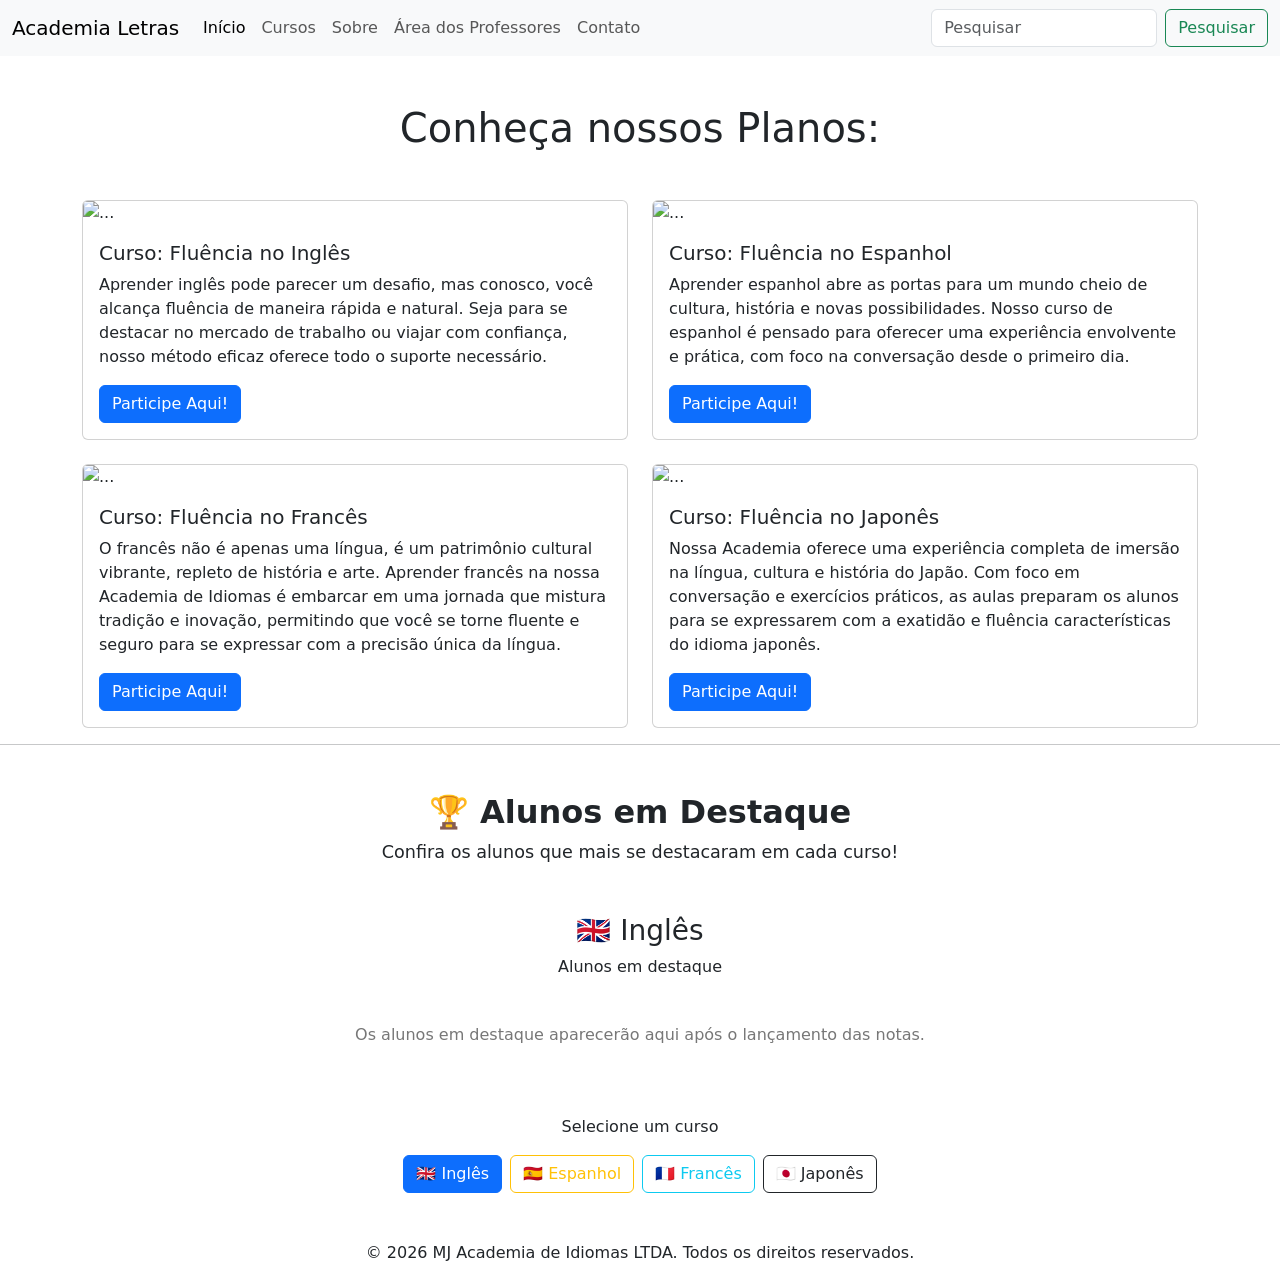
==== commit 1398f970: "Ranking ajustado" ====
--- a/index.html
+++ b/index.html
@@ -136,72 +136,67 @@
             </div>
         </div>
         <hr>
+
         <section class="ranking container my-5">
             <div class="text-center mb-5">
                 <h2 class="titulo-ranking">🏆 Alunos em Destaque</h2>
-                <p class="subtitulo-ranking">
-                    Conheça os estudantes que se destacaram em cada idioma!
-                </p>
-            </div>
-
-            <div class="row g-4">
-
-                <!-- RANKING INGLÊS -->
-                <div class="col-lg-6">
-                    <div class="card card-ranking h-100">
-                        <div class="card-header ranking-ingles">
+                <p class="subtitulo-ranking">Confira os alunos que mais se destacaram em cada curso!</p>
+            </div>
+
+            <div class="tab-content" id="rankingConteudo">
+                <div class="tab-pane fade show active" id="painelIngles" role="tabpanel">
+                    <div class="podio-ranking">
+                        <div class="text-center mb-4">
                             <h3>🇬🇧 Inglês</h3>
-                        </div>
-                        <div class="card-body">
-                            <div id="rankingIngles" class="lista-ranking">
-                                <p class="text-center">Carregando alunos...</p>
-                            </div>
-                        </div>
-                    </div>
-                </div>
-
-                <!-- RANKING ESPANHOL -->
-                <div class="col-lg-6">
-                    <div class="card card-ranking h-100">
-                        <div class="card-header ranking-espanhol">
+                            <p>Alunos em destaque</p>
+                        </div>
+                        <div id="rankingIngles" class="lista-ranking"></div>
+                    </div>
+                </div>
+
+                <div class="tab-pane fade" id="painelEspanhol" role="tabpanel">
+                    <div class="podio-ranking">
+                        <div class="text-center mb-4">
                             <h3>🇪🇸 Espanhol</h3>
-                        </div>
-                        <div class="card-body">
-                            <div id="rankingEspanhol" class="lista-ranking">
-                                <p class="text-center">Carregando alunos...</p>
-                            </div>
-                        </div>
-                    </div>
-                </div>
-
-                <!-- RANKING FRANCÊS -->
-                <div class="col-lg-6">
-                    <div class="card card-ranking h-100">
-                        <div class="card-header ranking-frances">
+                            <p>Alunos em destaque</p>
+                        </div>
+                        <div id="rankingEspanhol" class="lista-ranking"></div>
+                    </div>
+                </div>
+
+                <div class="tab-pane fade" id="painelFrances" role="tabpanel">
+                    <div class="podio-ranking">
+                        <div class="text-center mb-4">
                             <h3>🇫🇷 Francês</h3>
-                        </div>
-                        <div class="card-body">
-                            <div id="rankingFrances" class="lista-ranking">
-                                <p class="text-center">Carregando alunos...</p>
-                            </div>
-                        </div>
-                    </div>
-                </div>
-
-                <!-- RANKING JAPONÊS -->
-                <div class="col-lg-6">
-                    <div class="card card-ranking h-100">
-                        <div class="card-header ranking-japones">
+                            <p>Alunos em destaque</p>
+                        </div>
+                        <div id="rankingFrances" class="lista-ranking"></div>
+                    </div>
+                </div>
+
+                <div class="tab-pane fade" id="painelJapones" role="tabpanel">
+                    <div class="podio-ranking">
+                        <div class="text-center mb-4">
                             <h3>🇯🇵 Japonês</h3>
-                        </div>
-                        <div class="card-body">
-                            <div id="rankingJapones" class="lista-ranking">
-                                <p class="text-center">Carregando alunos...</p>
-                            </div>
-                        </div>
-                    </div>
-                </div>
-
+                            <p>Alunos em destaque</p>
+                        </div>
+                        <div id="rankingJapones" class="lista-ranking"></div>
+                    </div>
+                </div>
+            </div>
+
+            <div class="seletor-cursos mt-5">
+                <p class="text-center mb-3">Selecione um curso</p>
+                <div class="d-flex justify-content-center flex-wrap gap-2" id="rankingCursos" role="tablist">
+                    <button class="btn btn-outline-primary active" id="cursoIngles" data-bs-toggle="tab"
+                        data-bs-target="#painelIngles" type="button" role="tab">🇬🇧 Inglês</button>
+                    <button class="btn btn-outline-warning" id="cursoEspanhol" data-bs-toggle="tab"
+                        data-bs-target="#painelEspanhol" type="button" role="tab">🇪🇸 Espanhol</button>
+                    <button class="btn btn-outline-info" id="cursoFrances" data-bs-toggle="tab"
+                        data-bs-target="#painelFrances" type="button" role="tab">🇫🇷 Francês</button>
+                    <button class="btn btn-outline-dark" id="cursoJapones" data-bs-toggle="tab"
+                        data-bs-target="#painelJapones" type="button" role="tab">🇯🇵 Japonês</button>
+                </div>
             </div>
         </section>
     </main>
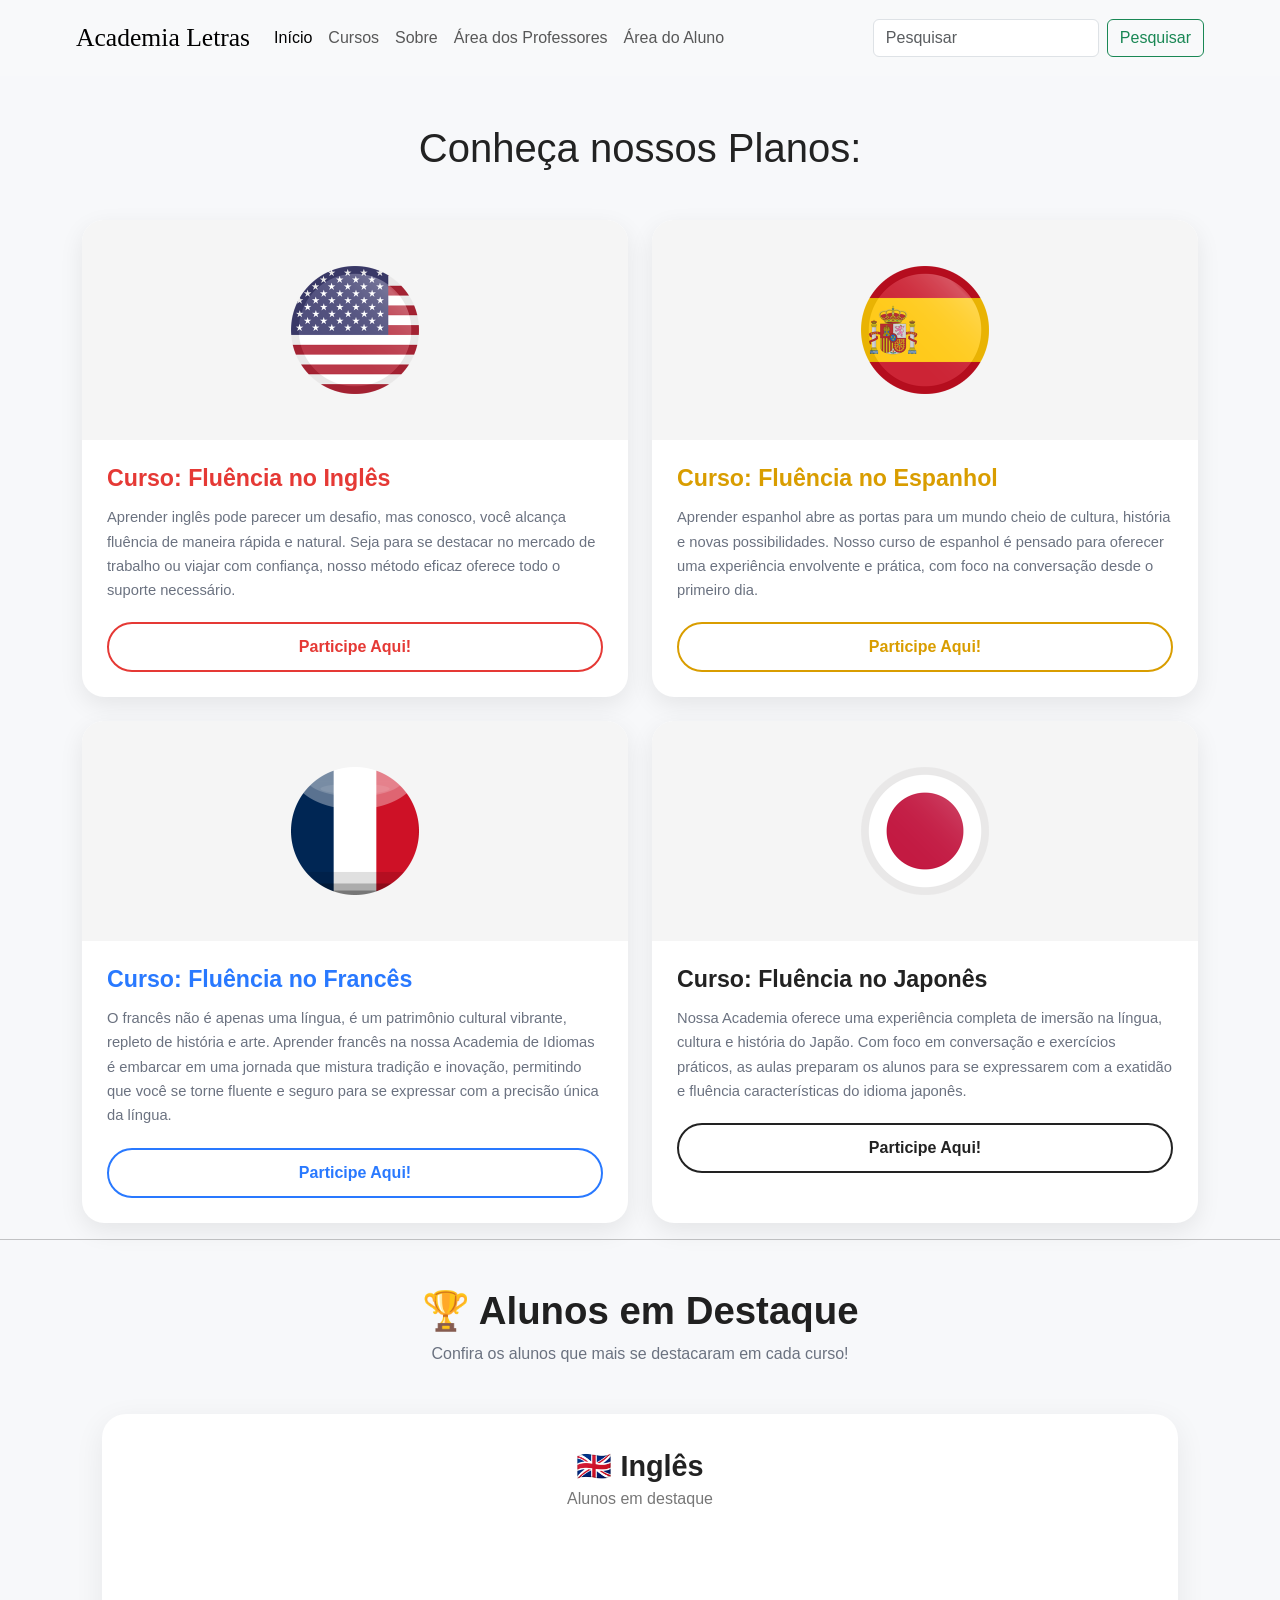
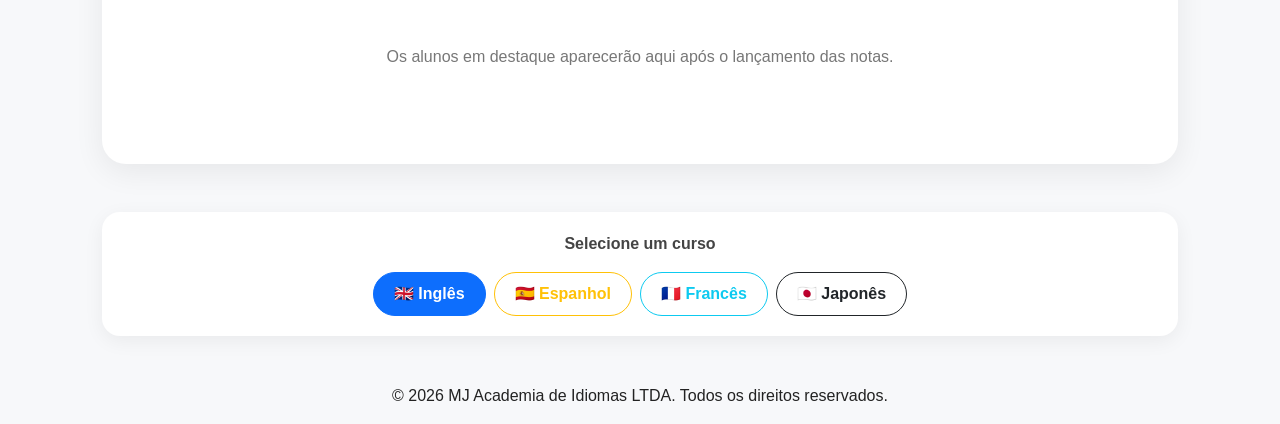
==== commit 168be56b: "Versao Final" ====
--- a/index.html
+++ b/index.html
@@ -34,107 +34,90 @@
                         <a class="nav-link" href="login-professor.html">Área dos Professores</a>
                     </li>
                     <li class="nav-item">
-                        <a class="nav-link" href="#">Contato</a>
+                        <a class="nav-link" href="login-aluno.html">Área do Aluno</a>
                     </li>
                 </ul>
                 <form class="d-flex" role="search">
                     <input class="form-control me-2" type="search" placeholder="Pesquisar" aria-label="Pesquisar">
-                    <button class="btn btn-outline-success" type="submit">
-                        Pesquisar
-                    </button>
+                    <button class="btn btn-outline-success" type="submit">Pesquisar</button>
                 </form>
             </div>
         </div>
     </nav>
+
     <main>
         <div class="container mt-5">
-            <h1 class="text-center mb-5">
-                Conheça nossos Planos:
-            </h1>
+            <h1 class="text-center mb-5">Conheça nossos Planos:</h1>
+
             <div class="row g-4">
                 <div class="col-lg-6 col-md-6 col-sm-12">
-                    <div class="card h-100">
-                        <img src="..." class="card-img-top" alt="...">
-                        <div class="card-body">
-                            <h5 class="card-title">
-                                Curso: Fluência no Inglês
-                            </h5>
-                            <p class="card-text">
-                                Aprender inglês pode parecer um desafio, mas conosco, você alcança
-                                fluência de maneira rápida e natural. Seja para se destacar no
-                                mercado de trabalho ou viajar com confiança, nosso método eficaz
-                                oferece todo o suporte necessário.
-                            </p>
-                            <button class="btn btn-primary btn-curso" data-curso="Inglês" data-preco="R$ 89,90/mês"
-                                id="c1" data-bs-toggle="modal" data-bs-target="#modalCurso">
-                                Participe Aqui!
-                            </button>
-                        </div>
-                    </div>
-                </div>
-                <div class="col-lg-6 col-md-6 col-sm-12">
-                    <div class="card h-100">
-                        <img src="..." class="card-img-top" alt="...">
-                        <div class="card-body">
-                            <h5 class="card-title">
-                                Curso: Fluência no Espanhol
-                            </h5>
-                            <p class="card-text">
-                                Aprender espanhol abre as portas para um mundo cheio de cultura,
-                                história e novas possibilidades. Nosso curso de espanhol é pensado
-                                para oferecer uma experiência envolvente e prática, com foco na
-                                conversação desde o primeiro dia.
-                            </p>
-                            <button class="btn btn-primary btn-curso" data-curso="Espanhol" data-preco="R$ 79,90/mês"
-                                id="c2" data-bs-toggle="modal" data-bs-target="#modalCurso">
-                                Participe Aqui!
-                            </button>
-                        </div>
-                    </div>
-                </div>
-                <div class="col-lg-6 col-md-6 col-sm-12">
-                    <div class="card h-100">
-                        <img src="imagens/French64.png" class="card-img-top" alt="...">
-                        <div class="card-body">
-                            <h5 class="card-title">
-                                Curso: Fluência no Francês
-                            </h5>
-                            <p class="card-text">
-                                O francês não é apenas uma língua, é um patrimônio cultural vibrante,
-                                repleto de história e arte. Aprender francês na nossa Academia de
-                                Idiomas é embarcar em uma jornada que mistura tradição e inovação,
-                                permitindo que você se torne fluente e seguro para se expressar com
-                                a precisão única da língua.
-                            </p>
-                            <button class="btn btn-primary btn-curso" data-curso="Francês" data-preco="R$ 64,90/mês"
-                                id="c3" data-bs-toggle="modal" data-bs-target="#modalCurso">
-                                Participe Aqui!
-                            </button>
-                        </div>
-                    </div>
-                </div>
-                <div class="col-lg-6 col-md-6 col-sm-12">
-                    <div class="card h-100">
-                        <img src="imagens/Japanese64.png" class="card-img-top" alt="...">
-                        <div class="card-body">
-                            <h5 class="card-title">
-                                Curso: Fluência no Japonês
-                            </h5>
-                            <p class="card-text">
-                                Nossa Academia oferece uma experiência completa de imersão na
-                                língua, cultura e história do Japão. Com foco em conversação e
-                                exercícios práticos, as aulas preparam os alunos para se expressarem
-                                com a exatidão e fluência características do idioma japonês.
-                            </p>
-                            <button class="btn btn-primary btn-curso" data-curso="Japonês" data-preco="R$ 69,90/mês"
-                                id="c4" data-bs-toggle="modal" data-bs-target="#modalCurso">
-                                Participe Aqui!
-                            </button>
-                        </div>
-                    </div>
-                </div>
-            </div>
-        </div>
+                    <div class="card h-100 curso-card curso-ingles">
+                        <div class="imagem-curso">
+                            <img src="imagens/en.png" class="card-img-top" alt="Curso de Inglês">
+                        </div>
+                        <div class="card-body">
+                            <h5 class="card-title">Curso: Fluência no Inglês</h5>
+                            <p class="card-text">Aprender inglês pode parecer um desafio, mas conosco, você alcança
+                                fluência de maneira rápida e natural. Seja para se destacar no mercado de trabalho ou
+                                viajar com confiança, nosso método eficaz oferece todo o suporte necessário.</p>
+                            <button class="btn btn-curso" data-curso="Inglês" data-preco="R$ 89,90/mês" id="c1"
+                                data-bs-toggle="modal" data-bs-target="#modalCurso">Participe Aqui!</button>
+                        </div>
+                    </div>
+                </div>
+
+                <div class="col-lg-6 col-md-6 col-sm-12">
+                    <div class="card h-100 curso-card curso-espanhol">
+                        <div class="imagem-curso">
+                            <img src="imagens/sp.png" class="card-img-top" alt="Curso de Espanhol">
+                        </div>
+                        <div class="card-body">
+                            <h5 class="card-title">Curso: Fluência no Espanhol</h5>
+                            <p class="card-text">Aprender espanhol abre as portas para um mundo cheio de cultura,
+                                história e novas possibilidades. Nosso curso de espanhol é pensado para oferecer uma
+                                experiência envolvente e prática, com foco na conversação desde o primeiro dia.</p>
+                            <button class="btn btn-curso" data-curso="Espanhol" data-preco="R$ 79,90/mês" id="c2"
+                                data-bs-toggle="modal" data-bs-target="#modalCurso">Participe Aqui!</button>
+                        </div>
+                    </div>
+                </div>
+
+                <div class="col-lg-6 col-md-6 col-sm-12">
+                    <div class="card h-100 curso-card curso-frances">
+                        <div class="imagem-curso">
+                            <img src="imagens/fr.png" class="card-img-top" alt="Curso de Francês">
+                        </div>
+                        <div class="card-body">
+                            <h5 class="card-title">Curso: Fluência no Francês</h5>
+                            <p class="card-text">O francês não é apenas uma língua, é um patrimônio cultural vibrante,
+                                repleto de história e arte. Aprender francês na nossa Academia de Idiomas é embarcar em
+                                uma jornada que mistura tradição e inovação, permitindo que você se torne fluente e
+                                seguro para se expressar com a precisão única da língua.</p>
+                            <button class="btn btn-curso" data-curso="Francês" data-preco="R$ 64,90/mês" id="c3"
+                                data-bs-toggle="modal" data-bs-target="#modalCurso">Participe Aqui!</button>
+                        </div>
+                    </div>
+                </div>
+
+                <div class="col-lg-6 col-md-6 col-sm-12">
+                    <div class="card h-100 curso-card curso-japones">
+                        <div class="imagem-curso">
+                            <img src="imagens/jp.png" class="card-img-top" alt="Curso de Japonês">
+                        </div>
+                        <div class="card-body">
+                            <h5 class="card-title">Curso: Fluência no Japonês</h5>
+                            <p class="card-text">Nossa Academia oferece uma experiência completa de imersão na língua,
+                                cultura e história do Japão. Com foco em conversação e exercícios práticos, as aulas
+                                preparam os alunos para se expressarem com a exatidão e fluência características do
+                                idioma japonês.</p>
+                            <button class="btn btn-curso" data-curso="Japonês" data-preco="R$ 69,90/mês" id="c4"
+                                data-bs-toggle="modal" data-bs-target="#modalCurso">Participe Aqui!</button>
+                        </div>
+                    </div>
+                </div>
+            </div>
+        </div>
+
         <hr>
 
         <section class="ranking container my-5">
@@ -200,6 +183,7 @@
             </div>
         </section>
     </main>
+
     <!-- MODAL 1 - INFORMAÇÕES DO CURSO -->
     <div class="modal fade" id="modalCurso" tabindex="-1">
         <div class="modal-dialog modal-dialog-centered">
@@ -270,11 +254,13 @@
             </div>
         </div>
     </div>
+
     <!-- FOOTER -->
     <footer class="text-center mt-5 mb-3">
         © 2026 MJ Academia de Idiomas LTDA.
         Todos os direitos reservados.
     </footer>
+
     <!-- TOAST -->
     <div class="toast-container position-fixed bottom-0 end-0 p-4">
         <div id="toastDonna" class="toast border-0" role="alert" aria-live="assertive" aria-atomic="true">
@@ -288,6 +274,7 @@
             </div>
         </div>
     </div>
+
     <!-- SCRIPTS -->
     <script src="JS/bootstrap.js"></script>
     <script src="JS/script.js"></script>
--- a/CSS/style.css
+++ b/CSS/style.css
@@ -8,7 +8,25 @@
     box-sizing: border-box;
 }
 
+body {
+    font-family: "Montserrat", sans-serif;
+    background-color: #f7f8fa;
+    color: #222;
+}
+
+/* Navbar */
+
+.navbar {
+    padding: 14px 5%;
+}
+
+.navbar-brand {
+    font-family: "DynaPuff", cursive;
+    font-size: 1.6rem;
+}
+
 /* Toast */
+
 .toast-container {
     z-index: 9999;
     bottom: 24px;
@@ -19,11 +37,9 @@
     max-width: 420px;
     padding: 8px;
     border-radius: 18px;
-
     color: white;
     font-family: "Montserrat", sans-serif;
     font-weight: 500;
-
     box-shadow: 0 12px 30px rgba(0, 0, 0, .20);
     transition: all .25s ease;
 }
@@ -64,7 +80,6 @@
     box-shadow: none !important;
     background-color: transparent !important;
     transition: border-color 0.2s, border-width 0.2s;
-
 }
 
 .campo-linha:focus {
@@ -233,6 +248,8 @@
     color: black;
 }
 
+/* Layout */
+
 .containerQ2 {
     display: flex;
     flex-direction: row;
@@ -243,24 +260,19 @@
     flex-direction: column !important;
 }
 
-.q2 {
+.q2,
+.main {
     display: flex;
     flex-direction: column;
     justify-content: center;
-    width: 70%;
-    margin: 0 auto;
-}
-
-.main {
-    display: flex;
-    flex-direction: column;
-    justify-content: center;
-    width: 70%;
+    width: 90%;
+    max-width: 1200px;
     margin: 0 auto;
 }
 
 .ranking {
     align-items: center;
+    max-width: 1100px;
 }
 
 .ranking-container {
@@ -268,95 +280,396 @@
     flex-direction: row;
 }
 
+/* Cards */
+
+.card {
+    border: none;
+    border-radius: 18px;
+}
+
+.card:hover {
+    transform: translateY(-4px);
+    transition: transform .25s ease, box-shadow .25s ease;
+}
+
+/* Títulos */
+
+.q2 h1,
+.main h1 {
+    font-family: "Nunito", sans-serif;
+    font-weight: 900;
+}
+
 /* SEÇÃO DE RANKING */
 
 .titulo-ranking {
+    font-family: "Nunito", sans-serif;
+    font-size: 2.4rem;
+    font-weight: 900;
+    color: #202020;
+    margin-bottom: 8px;
+}
+
+.subtitulo-ranking {
+    color: #6b7280;
+    font-size: 1rem;
+}
+
+.podio-ranking {
+    background: #fff;
+    border-radius: 24px;
+    padding: 35px 30px;
+    min-height: 350px;
+    box-shadow: 0 8px 30px rgba(0, 0, 0, .07);
+}
+
+.podio-ranking h3 {
+    font-family: "Nunito", sans-serif;
+    font-size: 1.8rem;
+    font-weight: 900;
+    margin-bottom: 4px;
+}
+
+.podio-ranking p {
+    color: #777;
+}
+
+.lista-ranking {
+    display: flex;
+    align-items: flex-end;
+    justify-content: center;
+    gap: 18px;
+    min-height: 190px;
+    padding-top: 20px;
+}
+
+.item-ranking {
+    position: relative;
+    display: flex;
+    flex-direction: column;
+    align-items: center;
+    justify-content: flex-start;
+    width: 30%;
+    min-height: 155px;
+    padding: 18px 12px;
+    border: none;
+    border-radius: 18px 18px 8px 8px;
+    background: #f4f5f7;
+    box-shadow: 0 5px 15px rgba(0, 0, 0, .08);
+    text-align: center;
+    transition: transform .25s ease, box-shadow .25s ease;
+}
+
+.item-ranking:hover {
+    transform: translateY(-5px);
+    box-shadow: 0 10px 25px rgba(0, 0, 0, .12);
+}
+
+.posicao-ranking {
+    font-size: 2rem;
+    min-width: auto;
+    margin-bottom: 8px;
+}
+
+.info-aluno-ranking {
+    width: 100%;
+}
+
+.nome-aluno-ranking {
+    font-size: .95rem;
     font-weight: 700;
-    color: var(--ddl-rosa);
-}
-
-.subtitulo-ranking {
-    color: var(--ddl-texto);
-    font-size: 1.1rem;
-}
-
-.card-ranking {
-    border: none;
-    border-radius: 15px;
-    overflow: hidden;
-    box-shadow: 0 4px 15px rgba(0, 0, 0, 0.08);
-}
-
-.card-ranking .card-header {
-    text-align: center;
-    padding: 18px;
-    border: none;
-}
-
-.card-ranking .card-header h3 {
-    margin: 0;
-    font-size: 1.4rem;
+    overflow-wrap: anywhere;
+    margin-bottom: 3px;
+}
+
+.info-aluno-ranking small {
+    color: #777;
+}
+
+.media-ranking {
+    margin-top: 10px;
+    font-size: 1.2rem;
+    font-weight: 900;
+    color: #222;
+}
+
+.item-ranking:nth-child(1) {
+    order: 2;
+    min-height: 190px;
+    background: #fff7d6;
+    border-top: 5px solid #e5b800;
+}
+
+.item-ranking:nth-child(2) {
+    order: 1;
+    min-height: 160px;
+    background: #f0f1f3;
+    border-top: 5px solid #9aa0a6;
+}
+
+.item-ranking:nth-child(3) {
+    order: 3;
+    min-height: 145px;
+    background: #fff0e3;
+    border-top: 5px solid #c9854d;
+}
+
+
+.seletor-cursos {
+    background: #fff;
+    border-radius: 18px;
+    padding: 20px;
+    box-shadow: 0 5px 20px rgba(0, 0, 0, .06);
+}
+
+.seletor-cursos p {
     font-weight: 700;
-}
-
-.ranking-ingles {
-    background-color: #dbeafe;
-    color: #1e40af;
-}
-
-.ranking-espanhol {
-    background-color: #fee2e2;
-    color: #991b1b;
-}
-
-.ranking-frances {
-    background-color: #e0e7ff;
-    color: #3730a3;
-}
-
-.ranking-japones {
-    background-color: #fce7f3;
-    color: #9d174d;
-}
-
-.item-ranking {
-    display: flex;
-    align-items: center;
-    justify-content: space-between;
-    padding: 12px;
-    border-bottom: 1px solid #eee;
-    gap: 10px;
-}
-
-.item-ranking:last-child {
-    border-bottom: none;
-}
-
-.posicao-ranking {
-    font-size: 1.4rem;
-    font-weight: bold;
-    min-width: 40px;
-    text-align: center;
-}
-
-.info-aluno-ranking {
-    flex: 1;
-    min-width: 0;
-}
-
-.nome-aluno-ranking {
+    color: #444;
+}
+
+.seletor-cursos .btn {
+    border-radius: 30px;
+    padding: 9px 20px;
     font-weight: 600;
-    overflow-wrap: anywhere;
-}
-
-.media-ranking {
-    font-weight: 700;
-    color: var(--ddl-rosa);
-    white-space: nowrap;
+    transition: .2s ease;
+}
+
+.seletor-cursos .btn:hover {
+    transform: translateY(-2px);
 }
 
 .sem-alunos {
+    width: 100%;
     text-align: center;
     color: #777;
-    padding: 20px 0;
+    padding: 40px 0;
+}
+
+
+@media (max-width: 768px) {
+    .navbar {
+        padding: 12px 4%;
+    }
+
+    .navbar-brand {
+        font-size: 1.4rem;
+    }
+
+    .q2,
+    .main {
+        width: 94%;
+    }
+
+    .titulo-ranking {
+        font-size: 2rem;
+    }
+
+    .podio-ranking {
+        padding: 25px 15px;
+    }
+
+    .lista-ranking {
+        gap: 8px;
+    }
+
+    .item-ranking {
+        width: 32%;
+        padding: 14px 7px;
+    }
+
+    .nome-aluno-ranking {
+        font-size: .8rem;
+    }
+
+    .media-ranking {
+        font-size: 1rem;
+    }
+
+    .posicao-ranking {
+        font-size: 1.6rem;
+    }
+
+    .seletor-cursos .btn {
+        flex: 1 1 40%;
+    }
+}
+
+
+.curso-card {
+    border: none;
+    border-radius: 22px;
+    overflow: hidden;
+    background: #fff;
+    box-shadow: 0 8px 25px rgba(0, 0, 0, 0.08);
+    transition: transform .3s ease, box-shadow .3s ease;
+}
+
+.curso-card:hover {
+    transform: translateY(-8px);
+    box-shadow: 0 18px 40px rgba(0, 0, 0, 0.14);
+}
+
+
+.imagem-curso {
+    height: 220px;
+    display: flex;
+    align-items: center;
+    justify-content: center;
+    overflow: hidden;
+    background-color: #f5f5f5;
+}
+
+.imagem-curso img {
+    width: 128px;
+    height: 128px;
+    object-fit: contain;
+    transition: transform .4s ease, filter .4s ease;
+}
+
+.curso-card:hover .imagem-curso img {
+    transform: scale(1.08);
+    filter: brightness(.9);
+}
+
+.curso-card .card-body {
+    padding: 25px;
+    display: flex;
+    flex-direction: column;
+}
+
+.curso-card .card-title {
+    font-family: "Nunito", sans-serif;
+    font-size: 1.45rem;
+    font-weight: 900;
+    margin-bottom: 12px;
+}
+
+.curso-card .card-text {
+    color: #6b7280;
+    font-size: .92rem;
+    line-height: 1.65;
+    margin-bottom: 20px;
+}
+
+
+.preco-card {
+    display: flex;
+    align-items: baseline;
+    gap: 5px;
+    margin-top: auto;
+    margin-bottom: 18px;
+}
+
+.preco-card span {
+    color: #777;
+    font-size: .75rem;
+}
+
+.preco-card strong {
+    font-size: 1.6rem;
+    font-weight: 900;
+}
+
+.preco-card small {
+    color: #777;
+}
+
+
+.curso-card .btn-curso {
+    width: 100%;
+    padding: 11px 20px;
+    border-radius: 50px;
+    border: 2px solid;
+    background: transparent;
+    font-weight: 700;
+    transition: .25s ease;
+}
+
+.curso-card .btn-curso:hover {
+    transform: translateY(-2px);
+}
+
+
+
+.curso-ingles .card-title,
+.curso-ingles .preco-card strong {
+    color: #E53935;
+}
+
+.curso-ingles .btn-curso {
+    border-color: #E53935;
+    color: #E53935;
+}
+
+.curso-ingles .btn-curso:hover {
+    background-color: #E53935;
+    color: white;
+}
+
+
+
+.curso-espanhol .card-title,
+.curso-espanhol .preco-card strong {
+    color: #d99d00;
+}
+
+.curso-espanhol .btn-curso {
+    border-color: #d99d00;
+    color: #d99d00;
+}
+
+.curso-espanhol .btn-curso:hover {
+    background-color: #d99d00;
+    color: white;
+}
+
+
+
+.curso-frances .card-title,
+.curso-frances .preco-card strong {
+    color: #2979FF;
+}
+
+.curso-frances .btn-curso {
+    border-color: #2979FF;
+    color: #2979FF;
+}
+
+.curso-frances .btn-curso:hover {
+    background-color: #2979FF;
+    color: white;
+}
+
+
+
+.curso-japones .card-title,
+.curso-japones .preco-card strong {
+    color: #222;
+}
+
+.curso-japones .btn-curso {
+    border-color: #222;
+    color: #222;
+}
+
+.curso-japones .btn-curso:hover {
+    background-color: #222;
+    color: white;
+}
+
+
+@media (max-width: 768px) {
+
+    .imagem-curso {
+        height: 190px;
+    }
+
+    .curso-card .card-body {
+        padding: 20px;
+    }
+
+    .curso-card .card-title {
+        font-size: 1.3rem;
+    }
+
 }
